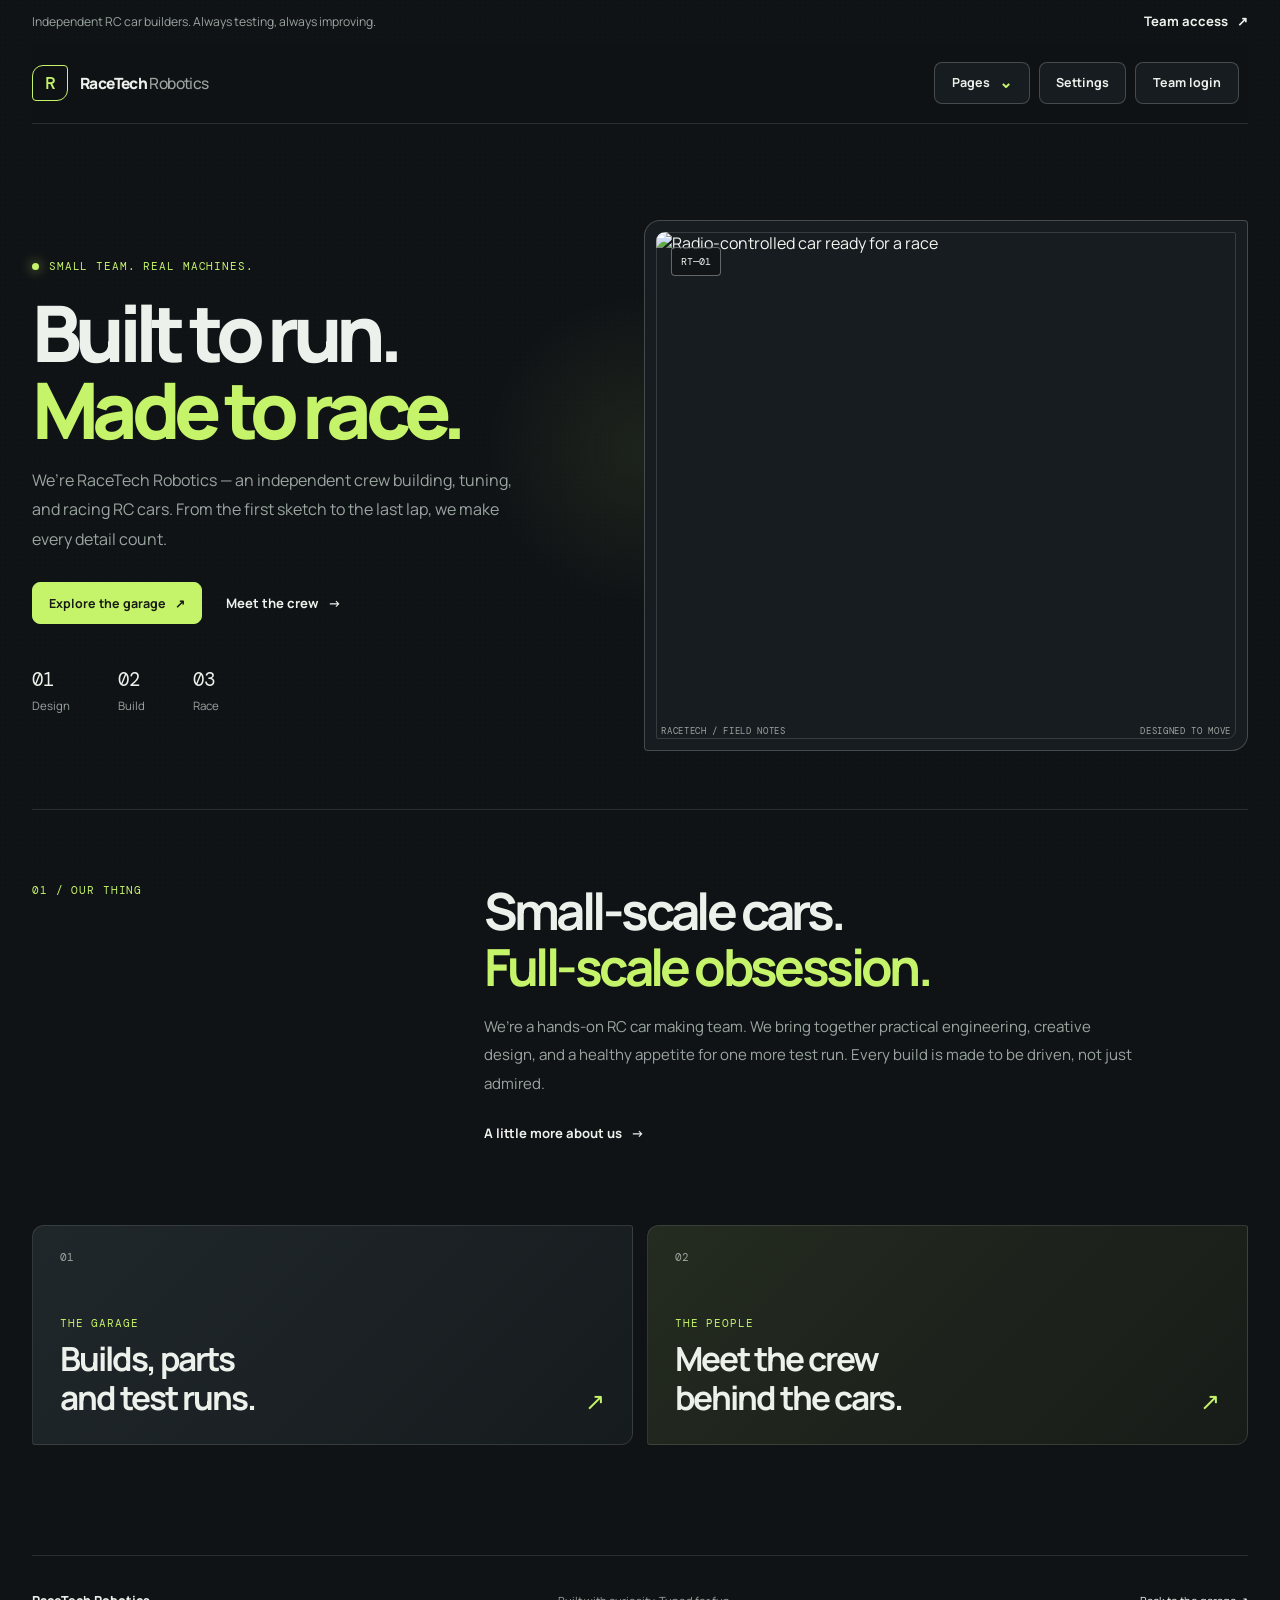
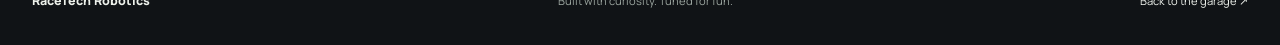
==== index.html @ b0cc28ca "idk" ====
<!DOCTYPE html>
<html lang="en">
  <head>
    <meta charset="UTF-8" />
    <meta name="viewport" content="width=device-width, initial-scale=1.0" />
    <meta name="theme-color" content="#101316" />
    <meta name="description" content="RaceTech Robotics is a small team building, tuning, and racing RC cars." />
    <title>RaceTech Robotics | Built to run</title>
    <link rel="preconnect" href="https://fonts.googleapis.com" />
    <link rel="preconnect" href="https://fonts.gstatic.com" crossorigin />
    <link href="https://fonts.googleapis.com/css2?family=DM+Mono:wght@400;500&family=Manrope:wght@400;500;600;700;800&display=swap" rel="stylesheet" />
    <link rel="stylesheet" href="style.css" />
    <script defer src="script.js"></script>
  </head>
  <body data-page="home">
    <div class="site-shell">
      <div class="rec-banner" id="rec-banner">
        <span>Independent RC car builders. Always testing, always improving.</span>
        <button class="text-button" type="button" onclick="openModal('auth-modal')">Team access <span aria-hidden="true">↗</span></button>
      </div>

      <div class="cms-toolbar" id="cms-toolbar" hidden>
        <span class="eyebrow">TEAM TOOLS</span>
        <span id="edit-state">Edit mode is off</span>
        <button class="tech-btn small-btn" type="button" onclick="toggleEditMode()">Toggle edit</button>
        <label class="upload-control">Update feature photo<input type="file" accept="image/*" onchange="uploadHomeImage(event)" /></label>
      </div>

      <header class="navbar">
        <a class="logo" href="index.html" aria-label="RaceTech Robotics home">
          <span class="logo-mark" aria-hidden="true">R</span>
          <span>RaceTech <span class="logo-light">Robotics</span></span>
        </a>
        <nav class="nav-controls" aria-label="Main navigation">
          <div class="pages-dropdown">
            <button class="tech-btn nav-trigger" id="pages-toggle" type="button" aria-expanded="false" aria-controls="pages-menu">
              Pages <span class="chevron" aria-hidden="true">⌄</span>
            </button>
            <div class="dropdown-content" id="pages-menu" hidden>
              <a href="index.html" aria-current="page"><span>01</span> Home</a>
              <a href="gallery.html"><span>02</span> Garage</a>
              <a href="team.html"><span>03</span> The team</a>
              <a href="admin.html" id="nav-admin-link" hidden><span>04</span> Admin</a>
            </div>
          </div>
          <button class="tech-btn" type="button" onclick="openModal('settings-modal')">Settings</button>
          <button class="tech-btn login-btn" id="user-display" type="button" onclick="openModal('auth-modal')">Team login</button>
          <div id="role-badge-container"></div>
        </nav>
      </header>

      <main class="container">
        <section class="hero">
          <div class="hero-copy">
            <p class="eyebrow"><span class="live-dot"></span> SMALL TEAM. REAL MACHINES.</p>
            <h1>Built to run.<br /><span>Made to race.</span></h1>
            <p class="hero-desc editable" data-key="home-hero-desc">We’re RaceTech Robotics — an independent crew building, tuning, and racing RC cars. From the first sketch to the last lap, we make every detail count.</p>
            <div class="hero-actions">
              <a class="tech-btn primary-btn" href="gallery.html">Explore the garage <span aria-hidden="true">↗</span></a>
              <a class="text-button" href="team.html">Meet the crew <span aria-hidden="true">→</span></a>
            </div>
            <div class="hero-stats" aria-label="What we do">
              <div><strong>01</strong><span>Design</span></div>
              <div><strong>02</strong><span>Build</span></div>
              <div><strong>03</strong><span>Race</span></div>
            </div>
          </div>
          <figure class="hero-visual">
            <img id="home-featured-img" src="https://images.unsplash.com/photo-1594787318286-3d835c1d207f?auto=format&fit=crop&w=1600&q=85" alt="Radio-controlled car ready for a race" />
            <figcaption><span>RACETECH / FIELD NOTES</span><span>DESIGNED TO MOVE</span></figcaption>
            <span class="visual-index" aria-hidden="true">RT—01</span>
          </figure>
        </section>

        <section class="intro-section">
          <div class="section-kicker">01 / OUR THING</div>
          <div>
            <h2>Small-scale cars.<br /><span>Full-scale obsession.</span></h2>
            <p class="editable" data-key="home-about-copy">We’re a hands-on RC car making team. We bring together practical engineering, creative design, and a healthy appetite for one more test run. Every build is made to be driven, not just admired.</p>
            <a class="text-button" href="team.html">A little more about us <span aria-hidden="true">→</span></a>
          </div>
        </section>

        <section class="home-feature-grid">
          <a class="feature-card" href="gallery.html">
            <span class="feature-number">01</span>
            <div><p class="eyebrow">THE GARAGE</p><h3>Builds, parts<br />and test runs.</h3></div>
            <span class="card-arrow" aria-hidden="true">↗</span>
          </a>
          <a class="feature-card feature-card-accent" href="team.html">
            <span class="feature-number">02</span>
            <div><p class="eyebrow">THE PEOPLE</p><h3>Meet the crew<br />behind the cars.</h3></div>
            <span class="card-arrow" aria-hidden="true">↗</span>
          </a>
        </section>
      </main>

      <footer class="site-footer"><a class="footer-brand" href="index.html">RaceTech Robotics</a><span>Built with curiosity. Tuned for fun.</span><a href="gallery.html">Back to the garage ↗</a></footer>
    </div>

    <div id="auth-modal" class="modal-overlay" style="display:none;">
      <section class="modal-card" role="dialog" aria-modal="true" aria-labelledby="auth-title">
        <div class="modal-header"><div><p class="eyebrow">CREW ACCESS</p><h2 id="auth-title">Welcome back.</h2></div><button class="icon-button" type="button" aria-label="Close" onclick="closeModal('auth-modal')">×</button></div>
        <div class="tab-row"><button id="tab-login" class="tab-btn active" type="button" onclick="switchAuthTab('login')">Log in</button><button id="tab-register" class="tab-btn" type="button" onclick="switchAuthTab('register')">Create account</button></div>
        <form id="auth-form" onsubmit="handleAuth(event)">
          <label class="field-label" for="username">Call sign</label><input id="username" type="text" autocomplete="username" placeholder="Your name" required />
          <label class="field-label" for="password">Password</label><input id="password" type="password" autocomplete="current-password" placeholder="At least 8 characters" required />
          <button class="tech-btn primary-btn form-submit" id="auth-submit-text" type="submit">Log in</button>
          <p id="auth-status-text" class="form-status" role="status">Sign in to continue.</p>
        </form>
      </section>
    </div>

    <div id="settings-modal" class="modal-overlay" style="display:none;">
      <section class="modal-card" role="dialog" aria-modal="true" aria-labelledby="settings-title">
        <div class="modal-header"><div><p class="eyebrow">PREFERENCES</p><h2 id="settings-title">Settings</h2></div><button class="icon-button" type="button" aria-label="Close" onclick="closeModal('settings-modal')">×</button></div>
        <label class="toggle-row"><span><strong>Background grid</strong><small>A little workshop texture</small></span><input id="toggle-grid" type="checkbox" checked onchange="toggleSetting('grid')" /></label>
        <label class="toggle-row"><span><strong>Pointer glow</strong><small>Soft light that follows your cursor</small></span><input id="toggle-glow" type="checkbox" checked onchange="toggleSetting('glow')" /></label>
        <button class="text-button settings-login" type="button" onclick="logoutUser()" id="logout-button" hidden>Log out <span aria-hidden="true">→</span></button>
      </section>
    </div>
  </body>
</html>
---- style.css ----
:root {
  color-scheme: dark;
  --bg: #101316;
  --panel: #171c20;
  --panel-raised: #1d2428;
  --line: rgba(233, 240, 236, 0.12);
  --line-strong: rgba(233, 240, 236, 0.22);
  --text: #edf1eb;
  --muted: #9ba59f;
  --accent: #c5f36a;
  --accent-dark: #8cad45;
  --mono: "DM Mono", monospace;
  --sans: "Manrope", sans-serif;
}

* { box-sizing: border-box; }
html { scroll-behavior: smooth; }
body {
  min-height: 100vh;
  margin: 0;
  overflow-x: hidden;
  background: var(--bg);
  color: var(--text);
  font-family: var(--sans);
  -webkit-font-smoothing: antialiased;
}
body::before {
  position: fixed;
  z-index: 0;
  inset: 0;
  background-image: radial-gradient(rgba(233, 240, 236, 0.12) 0.7px, transparent 0.7px);
  background-size: 5px 5px;
  content: "";
  opacity: 0.16;
  pointer-events: none;
}
body.grid-hidden::before { display: none; }
body::after {
  position: fixed;
  z-index: 0;
  inset: 0;
  background: radial-gradient(220px circle at var(--pointer-x, 50%) var(--pointer-y, 50%), rgba(197, 243, 106, 0.075), transparent 74%);
  content: "";
  pointer-events: none;
}
body.glow-hidden::after { display: none; }
a { color: inherit; text-decoration: none; }
button, input { font: inherit; }
button { color: inherit; }
button:focus-visible, a:focus-visible, input:focus-visible {
  outline: 2px solid var(--accent);
  outline-offset: 4px;
}
[hidden] { display: none !important; }
.site-shell { position: relative; z-index: 1; width: min(100% - 64px, 1360px); margin: 0 auto; }

.rec-banner {
  display: flex;
  min-height: 42px;
  justify-content: space-between;
  align-items: center;
  gap: 16px;
  color: var(--muted);
  font-size: 0.76rem;
}
.text-button {
  display: inline-flex;
  align-items: center;
  gap: 9px;
  padding: 0;
  border: 0;
  background: none;
  color: var(--text);
  font-size: 0.82rem;
  font-weight: 700;
  cursor: pointer;
  transition: color 180ms ease, gap 180ms ease;
}
.text-button:hover { gap: 14px; color: var(--accent); }
.cms-toolbar {
  display: flex;
  min-height: 48px;
  align-items: center;
  gap: 14px;
  border-bottom: 1px solid var(--line);
  color: var(--muted);
  font-size: 0.78rem;
}
.cms-toolbar[hidden] { display: none; }
.upload-control { color: var(--accent); cursor: pointer; }
.upload-control input { width: 1px; height: 1px; overflow: hidden; opacity: 0; position: absolute; }

.navbar {
  position: sticky;
  z-index: 20;
  top: 0;
  display: flex;
  min-height: 82px;
  justify-content: space-between;
  align-items: center;
  gap: 24px;
  border-bottom: 1px solid var(--line);
  background: rgba(16, 19, 22, 0.9);
  backdrop-filter: blur(16px);
}
.logo { display: inline-flex; align-items: center; gap: 12px; font-size: 0.97rem; font-weight: 800; letter-spacing: -0.04em; white-space: nowrap; }
.logo-mark {
  display: grid;
  width: 36px;
  height: 36px;
  place-items: center;
  border: 1px solid var(--accent);
  border-radius: 11px 4px 11px 4px;
  color: var(--accent);
  font-family: var(--mono);
  font-size: 1.1rem;
  font-weight: 500;
}
.logo-light { color: var(--muted); font-weight: 500; }
.nav-controls { display: flex; align-items: center; gap: 9px; }
.pages-dropdown { position: relative; }
.tech-btn {
  position: relative;
  isolation: isolate;
  display: inline-flex;
  min-height: 42px;
  justify-content: center;
  align-items: center;
  gap: 9px;
  padding: 0 16px;
  overflow: visible;
  border: 1px solid var(--line-strong);
  border-radius: 8px;
  background: #171c20;
  color: var(--text);
  font-size: 0.78rem;
  font-weight: 700;
  cursor: pointer;
  transition: border-color 180ms ease, background 180ms ease, color 180ms ease, transform 180ms ease;
}
.tech-btn::before {
  position: absolute;
  z-index: 0;
  inset: -1px;
  padding: 1px;
  border-radius: inherit;
  background: conic-gradient(from 0deg, transparent 0deg 250deg, var(--accent) 290deg, #f4ffd8 320deg, transparent 360deg);
  content: "";
  opacity: 0;
  -webkit-mask: linear-gradient(#000 0 0) content-box, linear-gradient(#000 0 0);
  -webkit-mask-composite: xor;
  mask-composite: exclude;
  pointer-events: none;
  transition: opacity 180ms ease;
}
.tech-btn:hover {
  transform: translateY(-1px);
  border-color: rgba(197, 243, 106, 0.65);
  background: #202820;
  color: #f7ffea;
}
.tech-btn:hover::before { opacity: 0.82; animation: orbit-glow 1.6s linear infinite; }
.tech-btn:active { transform: translateY(0); }
.small-btn { min-height: 34px; padding: 0 12px; font-size: 0.7rem; }
.primary-btn { border-color: var(--accent); background: var(--accent); color: #171b12; }
.primary-btn:hover { border-color: #e2ffab; background: #d4ff8b; color: #11150d; }
.primary-btn::before { inset: -2px; padding: 2px; }
.login-btn { min-width: 104px; }
.nav-trigger { min-width: 96px; }
.chevron { color: var(--accent); font-size: 1rem; line-height: 0.7; }
.dropdown-content {
  position: absolute;
  top: calc(100% + 10px);
  right: 0;
  z-index: 40;
  width: 218px;
  padding: 7px;
  border: 1px solid var(--line-strong);
  border-radius: 12px;
  background: #1a2023;
  box-shadow: 0 18px 44px rgba(0, 0, 0, 0.42);
  animation: menu-enter 150ms ease both;
}
.dropdown-content a {
  display: flex;
  min-height: 42px;
  align-items: center;
  gap: 13px;
  padding: 0 11px;
  border-radius: 7px;
  color: var(--text);
  font-size: 0.81rem;
  font-weight: 600;
}
.dropdown-content a span { color: var(--muted); font-family: var(--mono); font-size: 0.68rem; }
.dropdown-content a:hover, .dropdown-content a[aria-current="page"] { background: rgba(197, 243, 106, 0.1); color: var(--accent); }
#role-badge-container { display: flex; align-items: center; }
.role-pill { display: inline-flex; align-items: center; padding: 6px 9px; border: 1px solid var(--line-strong); border-radius: 999px; color: var(--muted); font-family: var(--mono); font-size: 0.62rem; text-transform: uppercase; }
.badge-admin, .badge-mod { border-color: rgba(197, 243, 106, 0.45); color: var(--accent); }
.badge-team { color: var(--text); }

.container { padding: 50px 0 110px; }
.hero {
  display: grid;
  min-height: 570px;
  grid-template-columns: 0.94fr 1.06fr;
  align-items: center;
  gap: clamp(32px, 6vw, 88px);
  padding: 46px 0 58px;
}
.hero-copy { position: relative; z-index: 1; }
.eyebrow, .section-kicker {
  margin: 0;
  color: var(--accent);
  font-family: var(--mono);
  font-size: 0.68rem;
  letter-spacing: 0.08em;
  line-height: 1.6;
  text-transform: uppercase;
}
.hero .eyebrow { display: flex; align-items: center; gap: 10px; }
.live-dot { width: 7px; height: 7px; border-radius: 50%; background: var(--accent); box-shadow: 0 0 12px rgba(197, 243, 106, 0.75); }
.hero h1, .page-heading h1 {
  margin: 19px 0 17px;
  font-size: clamp(3.1rem, 6.1vw, 5.9rem);
  font-weight: 800;
  letter-spacing: -0.085em;
  line-height: 0.99;
}
.hero h1 span, .page-heading h1 span, .intro-section h2 span { color: var(--accent); }
.hero-desc { max-width: 500px; margin: 0; color: var(--muted); font-size: 1rem; line-height: 1.85; }
.hero-actions { display: flex; align-items: center; gap: 24px; margin-top: 28px; }
.hero-visual {
  position: relative;
  min-width: 0;
  margin: 0;
  padding: 11px;
  border: 1px solid var(--line-strong);
  border-radius: 16px 4px 16px 4px;
  background: #171c20;
}
.hero-visual::after { position: absolute; inset: 11px; border: 1px solid rgba(255, 255, 255, 0.14); border-radius: 9px 2px 9px 2px; content: ""; pointer-events: none; }
.hero-visual img { display: block; width: 100%; height: clamp(320px, 38vw, 480px); border-radius: 9px 2px 9px 2px; object-fit: cover; filter: saturate(0.82) contrast(1.04); }
.hero-visual figcaption { display: flex; justify-content: space-between; gap: 12px; padding: 13px 5px 2px; color: var(--muted); font-family: var(--mono); font-size: 0.59rem; letter-spacing: 0.07em; }
.visual-index { position: absolute; top: 26px; left: 26px; padding: 7px 9px; border: 1px solid rgba(255,255,255,.35); border-radius: 4px; background: rgba(16,19,22,.7); color: var(--text); font-family: var(--mono); font-size: 0.65rem; }
.hero-stats { display: flex; gap: clamp(25px, 4vw, 48px); margin-top: 43px; }
.hero-stats div { display: grid; gap: 6px; }
.hero-stats strong { font-family: var(--mono); font-size: 1.2rem; font-weight: 400; }
.hero-stats span { color: var(--muted); font-size: 0.72rem; }

.intro-section { display: grid; grid-template-columns: 0.7fr 1.3fr; gap: 40px; padding: 72px 0 82px; border-top: 1px solid var(--line); }
.intro-section h2 { margin: 0 0 18px; font-size: clamp(2rem, 4vw, 3.7rem); letter-spacing: -0.07em; line-height: 1.1; }
.intro-section p:not(.eyebrow) { max-width: 660px; margin: 0 0 22px; color: var(--muted); font-size: 0.94rem; line-height: 1.9; }
.intro-section .text-button { margin-top: 4px; }
.home-feature-grid { display: grid; grid-template-columns: 1fr 1fr; gap: 14px; }
.feature-card {
  position: relative;
  display: flex;
  min-height: 220px;
  justify-content: space-between;
  align-items: flex-end;
  padding: 27px;
  overflow: hidden;
  border: 1px solid var(--line);
  border-radius: 12px 3px 12px 3px;
  background: linear-gradient(135deg, #20272a, #161b1e);
  transition: border-color 200ms ease, transform 200ms ease;
}
.feature-card:hover { transform: translateY(-3px); border-color: rgba(197, 243, 106, 0.52); }
.feature-card-accent { background: linear-gradient(135deg, #242b20, #171c18); }
.feature-number { position: absolute; top: 24px; left: 27px; color: var(--muted); font-family: var(--mono); font-size: 0.7rem; }
.feature-card .eyebrow { margin-bottom: 8px; }
.feature-card h3 { margin: 0; font-size: clamp(1.5rem, 2.6vw, 2.2rem); letter-spacing: -0.06em; line-height: 1.16; }
.card-arrow { color: var(--accent); font-size: 1.5rem; }

.subpage { min-height: 66vh; }
.page-heading { padding: 67px 0 54px; border-bottom: 1px solid var(--line); }
.page-heading h1 { margin-top: 14px; font-size: clamp(3rem, 7vw, 6.3rem); }
.page-heading > p:last-child { max-width: 600px; margin: 0; color: var(--muted); font-size: 1rem; line-height: 1.8; }
.gallery-grid { display: grid; grid-template-columns: repeat(3, minmax(0, 1fr)); gap: 17px; padding-top: 32px; }
.gallery-card { min-width: 0; padding: 10px; border: 1px solid var(--line); border-radius: 12px 3px 12px 3px; background: var(--panel); transition: transform 200ms ease, border-color 200ms ease; }
.gallery-card:hover { transform: translateY(-3px); border-color: rgba(197, 243, 106, 0.46); }
.gallery-img { display: block; width: 100%; height: 230px; border-radius: 7px 2px 7px 2px; object-fit: cover; background: var(--panel-raised); }
.gallery-caption { display: flex; min-height: 52px; justify-content: space-between; align-items: center; gap: 12px; padding: 8px 6px 0; font-size: 0.84rem; font-weight: 700; }
.gallery-caption .eyebrow { color: var(--muted); font-size: 0.59rem; }
.delete-photo { min-height: 32px; padding: 0 10px; }
.empty-state { grid-column: 1 / -1; padding: 36px; border: 1px dashed var(--line-strong); border-radius: 10px; color: var(--muted); text-align: center; }
.team-intro { display: grid; grid-template-columns: 0.7fr 1.3fr; gap: 40px; padding: 43px 0 68px; border-bottom: 1px solid var(--line); }
.team-intro p { max-width: 700px; margin: 0; color: var(--muted); font-size: 1.04rem; line-height: 1.9; }
.roster-section { padding: 65px 0 75px; }
.section-title-row { display: flex; justify-content: space-between; align-items: end; gap: 20px; margin-bottom: 25px; }
.section-title-row h2 { margin: 8px 0 0; font-size: clamp(1.8rem, 3vw, 2.7rem); letter-spacing: -0.06em; }
.team-grid { display: grid; grid-template-columns: repeat(auto-fit, minmax(230px, 1fr)); gap: 14px; }
.team-card { min-height: 180px; padding: 22px; border: 1px solid var(--line); border-radius: 10px 3px 10px 3px; background: var(--panel); }
.team-card-icon { display: grid; width: 42px; height: 42px; place-items: center; margin-bottom: 20px; border: 1px solid rgba(197, 243, 106, .28); border-radius: 12px 3px 12px 3px; color: var(--accent); font-family: var(--mono); }
.team-card h3 { margin: 0 0 6px; font-size: 1rem; }
.team-card p { margin: 0; color: var(--muted); font-size: 0.77rem; line-height: 1.6; }
.join-card { padding: 34px; border: 1px solid rgba(197, 243, 106, .25); border-radius: 12px 3px 12px 3px; background: linear-gradient(120deg, rgba(197,243,106,.08), rgba(23,28,32,.76)); }
.join-card h2 { margin: 12px 0 24px; font-size: clamp(2rem, 4vw, 3.5rem); letter-spacing: -0.07em; line-height: 1.06; }

.admin-notice { margin: 28px 0 15px; color: var(--muted); font-size: 0.86rem; line-height: 1.7; }
.admin-notice strong { color: var(--accent); }
.table-wrap { overflow-x: auto; border: 1px solid var(--line); border-radius: 10px 3px 10px 3px; }
.admin-table { width: 100%; border-collapse: collapse; text-align: left; }
.admin-table th, .admin-table td { padding: 15px 18px; border-bottom: 1px solid var(--line); }
.admin-table th { color: var(--muted); font-family: var(--mono); font-size: 0.64rem; font-weight: 400; letter-spacing: 0.06em; text-transform: uppercase; }
.admin-table td { color: var(--text); font-size: 0.82rem; }
.role-select { max-width: 160px; padding: 8px 10px; border: 1px solid var(--line-strong); border-radius: 7px; background: var(--panel); color: var(--text); }
.role-select:disabled { opacity: 0.5; }
.site-footer { display: flex; min-height: 90px; justify-content: space-between; align-items: center; gap: 18px; border-top: 1px solid var(--line); color: var(--muted); font-size: 0.7rem; }
.site-footer a:last-child { color: var(--text); }
.site-footer a:hover { color: var(--accent); }
.footer-brand { color: var(--text); font-size: 0.78rem; font-weight: 800; }

.modal-overlay { position: fixed; z-index: 100; inset: 0; display: flex; justify-content: center; align-items: center; padding: 20px; background: rgba(5, 7, 8, 0.76); backdrop-filter: blur(9px); }
.modal-card { width: min(100%, 440px); padding: 27px; border: 1px solid var(--line-strong); border-radius: 13px 4px 13px 4px; background: #171c20; box-shadow: 0 25px 80px rgba(0,0,0,.5); animation: menu-enter 180ms ease both; }
.modal-header { display: flex; justify-content: space-between; align-items: start; gap: 20px; margin-bottom: 22px; }
.modal-header h2 { margin: 7px 0 0; font-size: 1.55rem; letter-spacing: -0.05em; }
.icon-button { width: 34px; height: 34px; border: 1px solid var(--line); border-radius: 8px; background: transparent; color: var(--muted); font-size: 1.4rem; cursor: pointer; }
.icon-button:hover { border-color: var(--line-strong); color: var(--text); }
.tab-row { display: grid; grid-template-columns: 1fr 1fr; gap: 5px; padding: 4px; margin-bottom: 20px; border-radius: 8px; background: #101316; }
.tab-btn { min-height: 36px; border: 0; border-radius: 6px; background: transparent; color: var(--muted); font-size: 0.77rem; font-weight: 700; cursor: pointer; }
.tab-btn.active { background: var(--panel-raised); color: var(--text); }
.field-label { display: block; margin: 14px 0 7px; color: var(--muted); font-size: 0.73rem; font-weight: 700; }
#auth-form input { width: 100%; height: 44px; padding: 0 12px; border: 1px solid var(--line-strong); border-radius: 7px; background: #101316; color: var(--text); }
#auth-form input:focus { border-color: var(--accent); }
.form-submit { width: 100%; margin-top: 20px; }
.form-status { min-height: 20px; margin: 12px 0 0; color: var(--muted); font-size: 0.72rem; }
.toggle-row { display: flex; justify-content: space-between; align-items: center; gap: 20px; padding: 15px 0; border-bottom: 1px solid var(--line); cursor: pointer; }
.toggle-row strong, .toggle-row small { display: block; }
.toggle-row strong { font-size: 0.82rem; }
.toggle-row small { margin-top: 4px; color: var(--muted); font-size: 0.69rem; }
.toggle-row input { width: 17px; height: 17px; accent-color: var(--accent); }
.settings-login { margin-top: 18px; }
.editable[contenteditable="true"] { outline: 1px dashed var(--accent); outline-offset: 4px; }

@keyframes orbit-glow { to { transform: rotate(360deg); } }
@keyframes menu-enter { from { opacity: 0; transform: translateY(-5px); } to { opacity: 1; transform: translateY(0); } }
@media (max-width: 900px) {
  .site-shell { width: min(100% - 40px, 720px); }
  .hero { min-height: auto; grid-template-columns: 1fr; gap: 35px; padding-top: 58px; }
  .hero-copy { max-width: 660px; }
  .hero-visual img { height: min(58vw, 470px); }
  .intro-section, .team-intro { grid-template-columns: 1fr; gap: 20px; }
  .gallery-grid { grid-template-columns: repeat(2, minmax(0, 1fr)); }
}
@media (max-width: 600px) {
  .site-shell { width: calc(100% - 32px); }
  .rec-banner { align-items: start; padding: 10px 0; font-size: 0.68rem; }
  .rec-banner .text-button { flex: 0 0 auto; font-size: 0.7rem; }
  .navbar { min-height: 70px; flex-wrap: wrap; gap: 12px; padding: 12px 0; }
  .logo { font-size: 0.85rem; }
  .logo-mark { width: 31px; height: 31px; }
  .nav-controls { width: 100%; flex-wrap: wrap; justify-content: flex-end; gap: 6px; }
  .nav-controls > .tech-btn { min-height: 36px; padding: 0 10px; font-size: 0.68rem; }
  .nav-trigger { min-width: auto; min-height: 36px; padding: 0 10px; font-size: 0.68rem; }
  .login-btn { min-width: auto; }
  #role-badge-container { display: none; }
  .container { padding: 25px 0 70px; }
  .hero { gap: 30px; padding: 39px 0 46px; }
  .hero h1 { font-size: clamp(2.2rem, 14vw, 4.3rem); }
  .hero-desc { font-size: 0.9rem; }
  .hero-actions { flex-wrap: wrap; gap: 18px; }
  .hero-stats { margin-top: 30px; }
  .hero-visual img { height: 65vw; min-height: 230px; }
  .hero-visual figcaption { font-size: 0.49rem; }
  .intro-section { gap: 16px; padding: 45px 0 48px; }
  .home-feature-grid { grid-template-columns: 1fr; }
  .feature-card { min-height: 175px; }
  .page-heading { padding: 42px 0 35px; }
  .page-heading h1 { font-size: clamp(2.2rem, 13vw, 4.5rem); }
  .gallery-grid { grid-template-columns: 1fr; gap: 12px; padding-top: 20px; }
  .gallery-img { height: 63vw; max-height: 340px; }
  .team-intro { padding: 30px 0 45px; }
  .roster-section { padding: 44px 0; }
  .section-title-row { align-items: start; flex-direction: column; }
  .join-card { padding: 25px; }
  .site-footer { min-height: 100px; flex-wrap: wrap; justify-content: space-between; padding: 20px 0; }
  .site-footer span { order: 3; width: 100%; }
  .cms-toolbar { flex-wrap: wrap; padding: 10px 0; }
  .modal-card { padding: 22px; }
}
@media (prefers-reduced-motion: reduce) {
  *, *::before, *::after { scroll-behavior: auto !important; animation-duration: 0.01ms !important; animation-iteration-count: 1 !important; transition-duration: 0.01ms !important; }
}
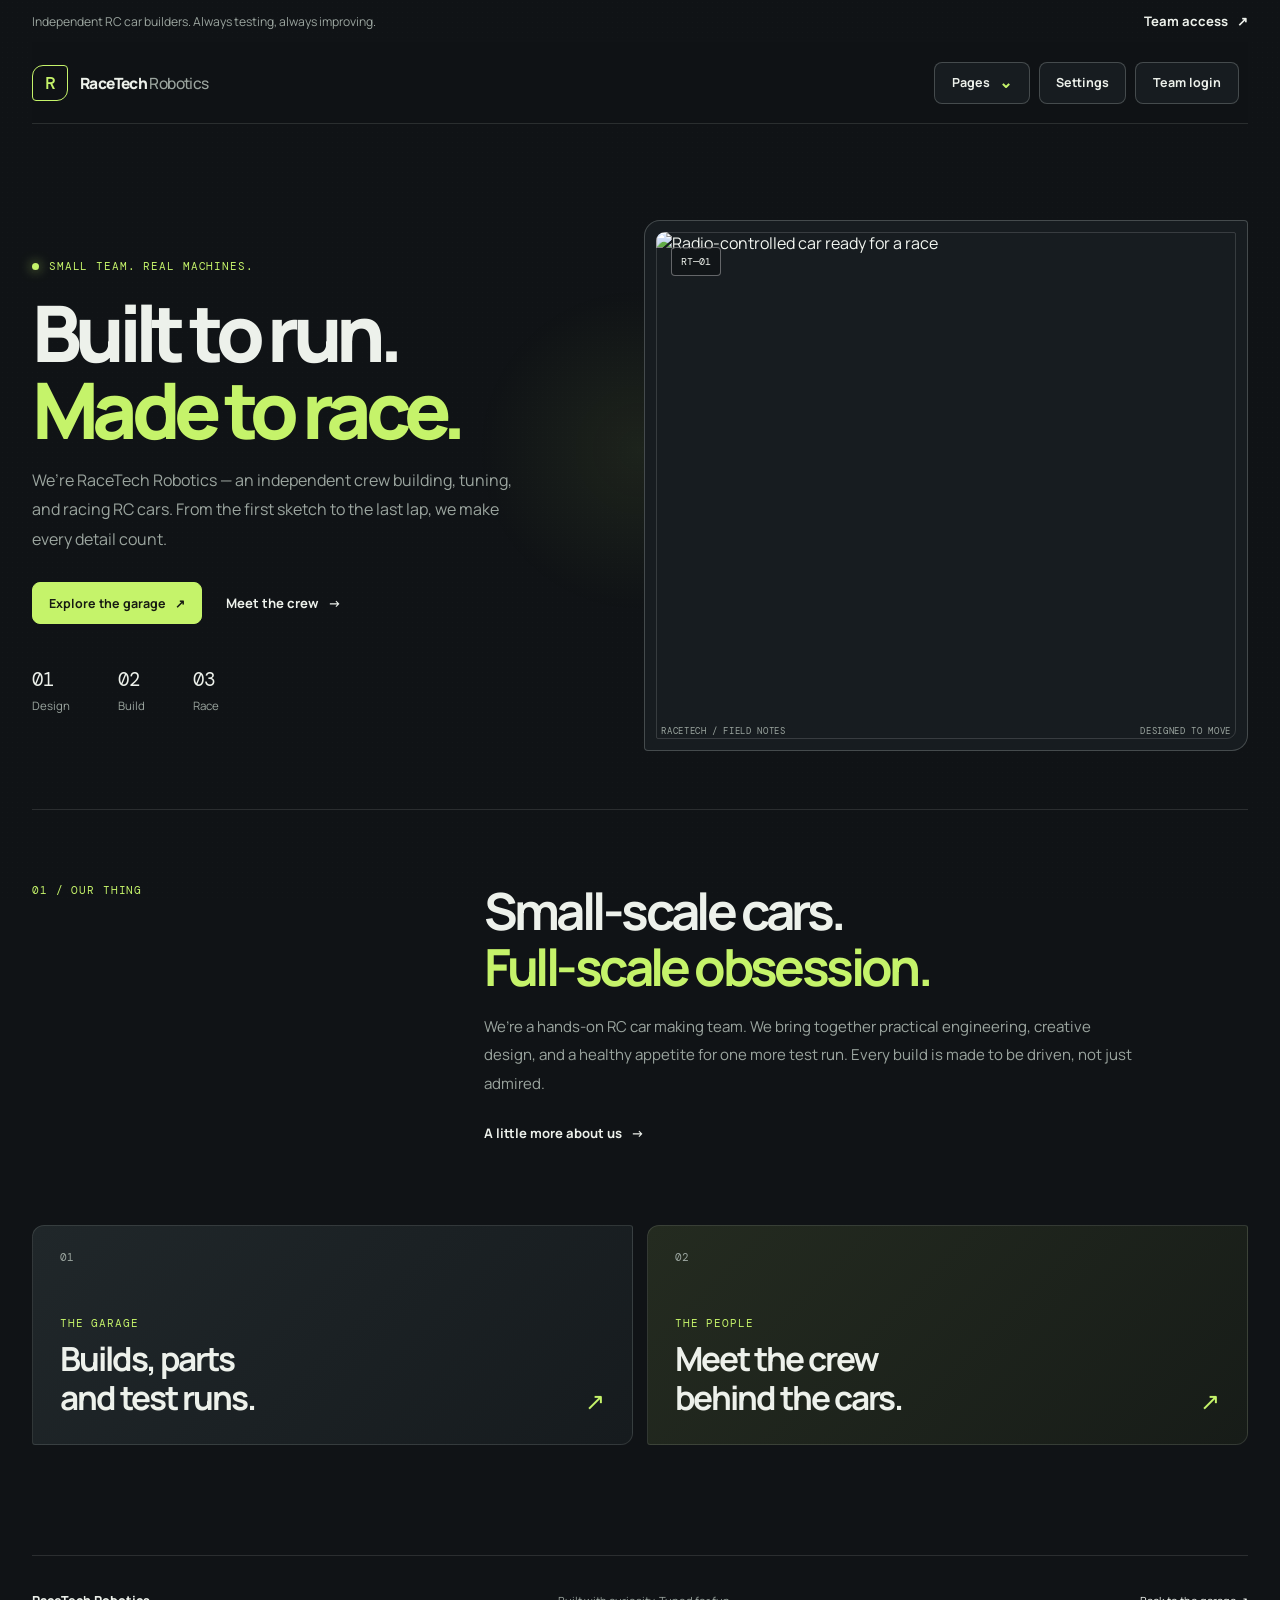
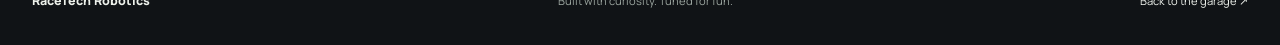
==== commit 3de9979b: "Updated website" ====
--- a/index.html
+++ b/index.html
@@ -22,8 +22,8 @@
       <div class="cms-toolbar" id="cms-toolbar" hidden>
         <span class="eyebrow">TEAM TOOLS</span>
         <span id="edit-state">Edit mode is off</span>
-        <button class="tech-btn small-btn" type="button" onclick="toggleEditMode()">Toggle edit</button>
-        <label class="upload-control">Update feature photo<input type="file" accept="image/*" onchange="uploadHomeImage(event)" /></label>
+        <button class="tech-btn small-btn" id="toggle-edit-mode" type="button" onclick="toggleEditMode()">Toggle edit</button>
+        <label class="upload-control" id="home-upload-control">Update feature photo<input type="file" accept="image/*" onchange="uploadHomeImage(event)" /></label>
       </div>
 
       <header class="navbar">
@@ -105,8 +105,10 @@
         <form id="auth-form" onsubmit="handleAuth(event)">
           <label class="field-label" for="username">Call sign</label><input id="username" type="text" autocomplete="username" placeholder="Your name" required />
           <label class="field-label" for="password">Password</label><input id="password" type="password" autocomplete="current-password" placeholder="At least 8 characters" required />
+          <button class="password-toggle" id="password-visibility-toggle" type="button" aria-pressed="false" onclick="togglePasswordVisibility()">Show password</button>
           <button class="tech-btn primary-btn form-submit" id="auth-submit-text" type="submit">Log in</button>
           <p id="auth-status-text" class="form-status" role="status">Sign in to continue.</p>
+          <p class="security-note">Demo accounts are stored in this browser; this site has no authentication server.</p>
         </form>
       </section>
     </div>
--- a/style.css
+++ b/style.css
@@ -198,6 +198,8 @@
 .role-pill { display: inline-flex; align-items: center; padding: 6px 9px; border: 1px solid var(--line-strong); border-radius: 999px; color: var(--muted); font-family: var(--mono); font-size: 0.62rem; text-transform: uppercase; }
 .badge-admin, .badge-mod { border-color: rgba(197, 243, 106, 0.45); color: var(--accent); }
 .badge-team { color: var(--text); }
+.badge-user { color: var(--muted); }
+.team-profile-badge { margin-left: 6px; vertical-align: middle; }
 
 .container { padding: 50px 0 110px; }
 .hero {
@@ -326,6 +328,9 @@
 #auth-form input:focus { border-color: var(--accent); }
 .form-submit { width: 100%; margin-top: 20px; }
 .form-status { min-height: 20px; margin: 12px 0 0; color: var(--muted); font-size: 0.72rem; }
+.password-toggle { display: block; margin: 7px 0 0 auto; padding: 3px 0; border: 0; background: none; color: var(--muted); font-size: 0.68rem; cursor: pointer; }
+.password-toggle:hover { color: var(--accent); }
+.security-note { margin: 12px 0 0; color: var(--muted); font-size: 0.65rem; line-height: 1.5; }
 .toggle-row { display: flex; justify-content: space-between; align-items: center; gap: 20px; padding: 15px 0; border-bottom: 1px solid var(--line); cursor: pointer; }
 .toggle-row strong, .toggle-row small { display: block; }
 .toggle-row strong { font-size: 0.82rem; }
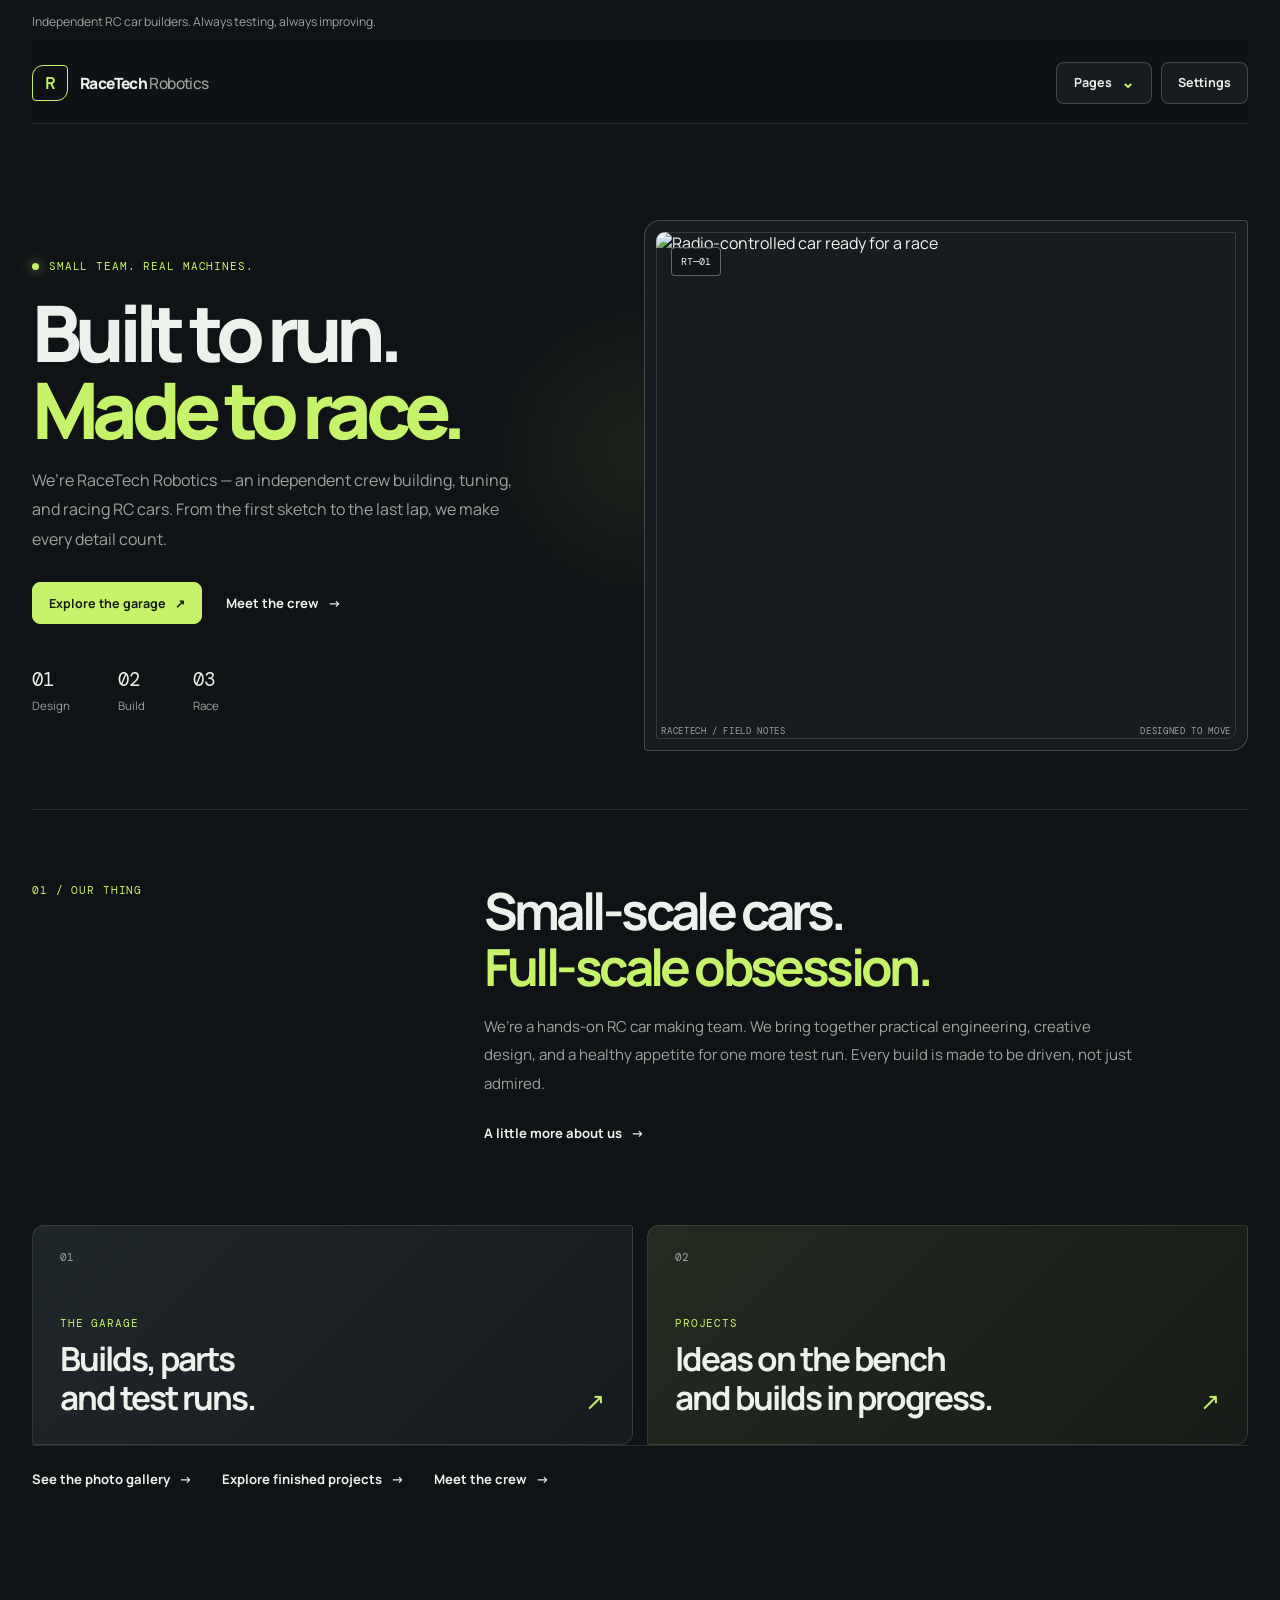
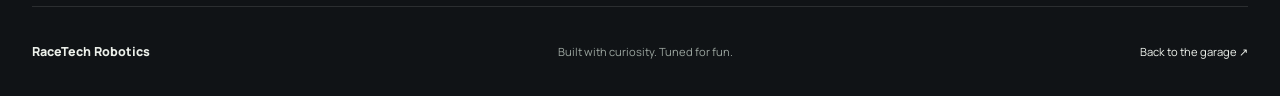
==== commit 0ec3f0ad: "Describe your update here" ====
--- a/index.html
+++ b/index.html
@@ -16,14 +16,6 @@
     <div class="site-shell">
       <div class="rec-banner" id="rec-banner">
         <span>Independent RC car builders. Always testing, always improving.</span>
-        <button class="text-button" type="button" onclick="openModal('auth-modal')">Team access <span aria-hidden="true">↗</span></button>
-      </div>
-
-      <div class="cms-toolbar" id="cms-toolbar" hidden>
-        <span class="eyebrow">TEAM TOOLS</span>
-        <span id="edit-state">Edit mode is off</span>
-        <button class="tech-btn small-btn" id="toggle-edit-mode" type="button" onclick="toggleEditMode()">Toggle edit</button>
-        <label class="upload-control" id="home-upload-control">Update feature photo<input type="file" accept="image/*" onchange="uploadHomeImage(event)" /></label>
       </div>
 
       <header class="navbar">
@@ -38,14 +30,14 @@
             </button>
             <div class="dropdown-content" id="pages-menu" hidden>
               <a href="index.html" aria-current="page"><span>01</span> Home</a>
-              <a href="gallery.html"><span>02</span> Garage</a>
-              <a href="team.html"><span>03</span> The team</a>
-              <a href="admin.html" id="nav-admin-link" hidden><span>04</span> Admin</a>
+              <a href="garage.html"><span>02</span> Garage</a>
+              <a href="gallery.html"><span>03</span> Gallery</a>
+              <a href="projects.html"><span>04</span> Projects</a>
+              <a href="final-projects.html"><span>05</span> Final Projects</a>
+              <a href="team.html"><span>06</span> The team</a>
             </div>
           </div>
           <button class="tech-btn" type="button" onclick="openModal('settings-modal')">Settings</button>
-          <button class="tech-btn login-btn" id="user-display" type="button" onclick="openModal('auth-modal')">Team login</button>
-          <div id="role-badge-container"></div>
         </nav>
       </header>
 
@@ -54,9 +46,9 @@
           <div class="hero-copy">
             <p class="eyebrow"><span class="live-dot"></span> SMALL TEAM. REAL MACHINES.</p>
             <h1>Built to run.<br /><span>Made to race.</span></h1>
-            <p class="hero-desc editable" data-key="home-hero-desc">We’re RaceTech Robotics — an independent crew building, tuning, and racing RC cars. From the first sketch to the last lap, we make every detail count.</p>
+            <p class="hero-desc">We’re RaceTech Robotics — an independent crew building, tuning, and racing RC cars. From the first sketch to the last lap, we make every detail count.</p>
             <div class="hero-actions">
-              <a class="tech-btn primary-btn" href="gallery.html">Explore the garage <span aria-hidden="true">↗</span></a>
+              <a class="tech-btn primary-btn" href="garage.html">Explore the garage <span aria-hidden="true">↗</span></a>
               <a class="text-button" href="team.html">Meet the crew <span aria-hidden="true">→</span></a>
             </div>
             <div class="hero-stats" aria-label="What we do">
@@ -66,7 +58,7 @@
             </div>
           </div>
           <figure class="hero-visual">
-            <img id="home-featured-img" src="https://images.unsplash.com/photo-1594787318286-3d835c1d207f?auto=format&fit=crop&w=1600&q=85" alt="Radio-controlled car ready for a race" />
+            <img src="https://images.unsplash.com/photo-1594787318286-3d835c1d207f?auto=format&fit=crop&w=1600&q=85" alt="Radio-controlled car ready for a race" />
             <figcaption><span>RACETECH / FIELD NOTES</span><span>DESIGNED TO MOVE</span></figcaption>
             <span class="visual-index" aria-hidden="true">RT—01</span>
           </figure>
@@ -76,41 +68,31 @@
           <div class="section-kicker">01 / OUR THING</div>
           <div>
             <h2>Small-scale cars.<br /><span>Full-scale obsession.</span></h2>
-            <p class="editable" data-key="home-about-copy">We’re a hands-on RC car making team. We bring together practical engineering, creative design, and a healthy appetite for one more test run. Every build is made to be driven, not just admired.</p>
+            <p>We’re a hands-on RC car making team. We bring together practical engineering, creative design, and a healthy appetite for one more test run. Every build is made to be driven, not just admired.</p>
             <a class="text-button" href="team.html">A little more about us <span aria-hidden="true">→</span></a>
           </div>
         </section>
 
         <section class="home-feature-grid">
-          <a class="feature-card" href="gallery.html">
+          <a class="feature-card" href="garage.html">
             <span class="feature-number">01</span>
             <div><p class="eyebrow">THE GARAGE</p><h3>Builds, parts<br />and test runs.</h3></div>
             <span class="card-arrow" aria-hidden="true">↗</span>
           </a>
-          <a class="feature-card feature-card-accent" href="team.html">
+          <a class="feature-card feature-card-accent" href="projects.html">
             <span class="feature-number">02</span>
-            <div><p class="eyebrow">THE PEOPLE</p><h3>Meet the crew<br />behind the cars.</h3></div>
+            <div><p class="eyebrow">PROJECTS</p><h3>Ideas on the bench<br />and builds in progress.</h3></div>
             <span class="card-arrow" aria-hidden="true">↗</span>
           </a>
         </section>
+        <section class="home-project-links">
+          <a class="text-button" href="gallery.html">See the photo gallery <span aria-hidden="true">→</span></a>
+          <a class="text-button" href="final-projects.html">Explore finished projects <span aria-hidden="true">→</span></a>
+          <a class="text-button" href="team.html">Meet the crew <span aria-hidden="true">→</span></a>
+        </section>
       </main>
 
-      <footer class="site-footer"><a class="footer-brand" href="index.html">RaceTech Robotics</a><span>Built with curiosity. Tuned for fun.</span><a href="gallery.html">Back to the garage ↗</a></footer>
-    </div>
-
-    <div id="auth-modal" class="modal-overlay" style="display:none;">
-      <section class="modal-card" role="dialog" aria-modal="true" aria-labelledby="auth-title">
-        <div class="modal-header"><div><p class="eyebrow">CREW ACCESS</p><h2 id="auth-title">Welcome back.</h2></div><button class="icon-button" type="button" aria-label="Close" onclick="closeModal('auth-modal')">×</button></div>
-        <div class="tab-row"><button id="tab-login" class="tab-btn active" type="button" onclick="switchAuthTab('login')">Log in</button><button id="tab-register" class="tab-btn" type="button" onclick="switchAuthTab('register')">Create account</button></div>
-        <form id="auth-form" onsubmit="handleAuth(event)">
-          <label class="field-label" for="username">Call sign</label><input id="username" type="text" autocomplete="username" placeholder="Your name" required />
-          <label class="field-label" for="password">Password</label><input id="password" type="password" autocomplete="current-password" placeholder="At least 8 characters" required />
-          <button class="password-toggle" id="password-visibility-toggle" type="button" aria-pressed="false" onclick="togglePasswordVisibility()">Show password</button>
-          <button class="tech-btn primary-btn form-submit" id="auth-submit-text" type="submit">Log in</button>
-          <p id="auth-status-text" class="form-status" role="status">Sign in to continue.</p>
-          <p class="security-note">Demo accounts are stored in this browser; this site has no authentication server.</p>
-        </form>
-      </section>
+      <footer class="site-footer"><a class="footer-brand" href="index.html">RaceTech Robotics</a><span>Built with curiosity. Tuned for fun.</span><a href="garage.html">Back to the garage ↗</a></footer>
     </div>
 
     <div id="settings-modal" class="modal-overlay" style="display:none;">
@@ -118,7 +100,6 @@
         <div class="modal-header"><div><p class="eyebrow">PREFERENCES</p><h2 id="settings-title">Settings</h2></div><button class="icon-button" type="button" aria-label="Close" onclick="closeModal('settings-modal')">×</button></div>
         <label class="toggle-row"><span><strong>Background grid</strong><small>A little workshop texture</small></span><input id="toggle-grid" type="checkbox" checked onchange="toggleSetting('grid')" /></label>
         <label class="toggle-row"><span><strong>Pointer glow</strong><small>Soft light that follows your cursor</small></span><input id="toggle-glow" type="checkbox" checked onchange="toggleSetting('glow')" /></label>
-        <button class="text-button settings-login" type="button" onclick="logoutUser()" id="logout-button" hidden>Log out <span aria-hidden="true">→</span></button>
       </section>
     </div>
   </body>
--- a/style.css
+++ b/style.css
@@ -77,19 +77,6 @@
   transition: color 180ms ease, gap 180ms ease;
 }
 .text-button:hover { gap: 14px; color: var(--accent); }
-.cms-toolbar {
-  display: flex;
-  min-height: 48px;
-  align-items: center;
-  gap: 14px;
-  border-bottom: 1px solid var(--line);
-  color: var(--muted);
-  font-size: 0.78rem;
-}
-.cms-toolbar[hidden] { display: none; }
-.upload-control { color: var(--accent); cursor: pointer; }
-.upload-control input { width: 1px; height: 1px; overflow: hidden; opacity: 0; position: absolute; }
-
 .navbar {
   position: sticky;
   z-index: 20;
@@ -165,7 +152,6 @@
 .primary-btn { border-color: var(--accent); background: var(--accent); color: #171b12; }
 .primary-btn:hover { border-color: #e2ffab; background: #d4ff8b; color: #11150d; }
 .primary-btn::before { inset: -2px; padding: 2px; }
-.login-btn { min-width: 104px; }
 .nav-trigger { min-width: 96px; }
 .chevron { color: var(--accent); font-size: 1rem; line-height: 0.7; }
 .dropdown-content {
@@ -174,7 +160,9 @@
   right: 0;
   z-index: 40;
   width: 218px;
+  max-height: min(70vh, 360px);
   padding: 7px;
+  overflow-y: auto;
   border: 1px solid var(--line-strong);
   border-radius: 12px;
   background: #1a2023;
@@ -194,13 +182,6 @@
 }
 .dropdown-content a span { color: var(--muted); font-family: var(--mono); font-size: 0.68rem; }
 .dropdown-content a:hover, .dropdown-content a[aria-current="page"] { background: rgba(197, 243, 106, 0.1); color: var(--accent); }
-#role-badge-container { display: flex; align-items: center; }
-.role-pill { display: inline-flex; align-items: center; padding: 6px 9px; border: 1px solid var(--line-strong); border-radius: 999px; color: var(--muted); font-family: var(--mono); font-size: 0.62rem; text-transform: uppercase; }
-.badge-admin, .badge-mod { border-color: rgba(197, 243, 106, 0.45); color: var(--accent); }
-.badge-team { color: var(--text); }
-.badge-user { color: var(--muted); }
-.team-profile-badge { margin-left: 6px; vertical-align: middle; }
-
 .container { padding: 50px 0 110px; }
 .hero {
   display: grid;
@@ -255,6 +236,7 @@
 .intro-section p:not(.eyebrow) { max-width: 660px; margin: 0 0 22px; color: var(--muted); font-size: 0.94rem; line-height: 1.9; }
 .intro-section .text-button { margin-top: 4px; }
 .home-feature-grid { display: grid; grid-template-columns: 1fr 1fr; gap: 14px; }
+.home-project-links { display: flex; flex-wrap: wrap; gap: 18px 30px; padding: 24px 0 8px; border-top: 1px solid var(--line); }
 .feature-card {
   position: relative;
   display: flex;
@@ -299,16 +281,31 @@
 .team-card p { margin: 0; color: var(--muted); font-size: 0.77rem; line-height: 1.6; }
 .join-card { padding: 34px; border: 1px solid rgba(197, 243, 106, .25); border-radius: 12px 3px 12px 3px; background: linear-gradient(120deg, rgba(197,243,106,.08), rgba(23,28,32,.76)); }
 .join-card h2 { margin: 12px 0 24px; font-size: clamp(2rem, 4vw, 3.5rem); letter-spacing: -0.07em; line-height: 1.06; }
-
-.admin-notice { margin: 28px 0 15px; color: var(--muted); font-size: 0.86rem; line-height: 1.7; }
-.admin-notice strong { color: var(--accent); }
-.table-wrap { overflow-x: auto; border: 1px solid var(--line); border-radius: 10px 3px 10px 3px; }
-.admin-table { width: 100%; border-collapse: collapse; text-align: left; }
-.admin-table th, .admin-table td { padding: 15px 18px; border-bottom: 1px solid var(--line); }
-.admin-table th { color: var(--muted); font-family: var(--mono); font-size: 0.64rem; font-weight: 400; letter-spacing: 0.06em; text-transform: uppercase; }
-.admin-table td { color: var(--text); font-size: 0.82rem; }
-.role-select { max-width: 160px; padding: 8px 10px; border: 1px solid var(--line-strong); border-radius: 7px; background: var(--panel); color: var(--text); }
-.role-select:disabled { opacity: 0.5; }
+.project-list { display: grid; gap: 18px; padding-top: 32px; }
+.project-card { display: grid; grid-template-columns: 1fr 1fr; align-items: stretch; gap: 24px; padding: 18px; border: 1px solid var(--line); border-radius: 12px 3px 12px 3px; background: var(--panel); }
+.project-card-reverse .project-copy { order: 2; }
+.project-card-reverse .project-result { order: 1; }
+.project-copy { padding: 14px 8px; }
+.project-copy h2, .final-project-copy h2 { margin: 10px 0; font-size: clamp(1.55rem, 3vw, 2.2rem); letter-spacing: -0.06em; }
+.project-copy > p:not(.eyebrow), .final-project-copy > p:not(.eyebrow) { max-width: 620px; color: var(--muted); font-size: 0.86rem; line-height: 1.8; }
+.project-result { position: relative; min-height: 290px; margin: 0; overflow: hidden; border-radius: 8px 2px 8px 2px; background: var(--panel-raised); }
+.project-result img { display: block; width: 100%; height: 100%; min-height: 290px; object-fit: cover; }
+.project-result figcaption { position: absolute; right: 10px; bottom: 10px; left: 10px; padding: 9px 11px; border: 1px solid var(--line-strong); border-radius: 5px; background: rgba(16, 19, 22, .82); color: var(--accent); font-family: var(--mono); font-size: 0.58rem; letter-spacing: .05em; }
+.project-specs { display: grid; gap: 9px; margin: 20px 0; }
+.project-specs div { display: grid; grid-template-columns: 100px 1fr; gap: 12px; }
+.project-specs dt { color: var(--muted); font-family: var(--mono); font-size: 0.63rem; text-transform: uppercase; }
+.project-specs dd { margin: 0; color: var(--text); font-size: 0.76rem; }
+.final-project-grid { display: grid; grid-template-columns: repeat(2, minmax(0, 1fr)); gap: 18px; padding-top: 32px; }
+.final-project-card { overflow: hidden; border: 1px solid var(--line); border-radius: 12px 3px 12px 3px; background: var(--panel); transition: transform 200ms ease, border-color 200ms ease; }
+.final-project-card:hover { transform: translateY(-3px); border-color: rgba(197, 243, 106, .46); }
+.final-project-card > img { display: block; width: 100%; height: 280px; object-fit: cover; background: var(--panel-raised); }
+.final-project-copy { padding: 22px; }
+.gallery-note { margin-top: 34px; padding: 22px 24px; border: 1px solid rgba(197, 243, 106, .22); border-radius: 10px 3px 10px 3px; background: rgba(197, 243, 106, .04); }
+.gallery-note .eyebrow { color: var(--accent); }
+.gallery-note p:last-child { max-width: 780px; margin: 8px 0 0; color: var(--muted); font-size: .8rem; line-height: 1.8; }
+.gallery-note code { color: var(--text); font-family: var(--mono); font-size: .75rem; }
+.gallery-note a { color: var(--accent); }
+
 .site-footer { display: flex; min-height: 90px; justify-content: space-between; align-items: center; gap: 18px; border-top: 1px solid var(--line); color: var(--muted); font-size: 0.7rem; }
 .site-footer a:last-child { color: var(--text); }
 .site-footer a:hover { color: var(--accent); }
@@ -320,24 +317,11 @@
 .modal-header h2 { margin: 7px 0 0; font-size: 1.55rem; letter-spacing: -0.05em; }
 .icon-button { width: 34px; height: 34px; border: 1px solid var(--line); border-radius: 8px; background: transparent; color: var(--muted); font-size: 1.4rem; cursor: pointer; }
 .icon-button:hover { border-color: var(--line-strong); color: var(--text); }
-.tab-row { display: grid; grid-template-columns: 1fr 1fr; gap: 5px; padding: 4px; margin-bottom: 20px; border-radius: 8px; background: #101316; }
-.tab-btn { min-height: 36px; border: 0; border-radius: 6px; background: transparent; color: var(--muted); font-size: 0.77rem; font-weight: 700; cursor: pointer; }
-.tab-btn.active { background: var(--panel-raised); color: var(--text); }
-.field-label { display: block; margin: 14px 0 7px; color: var(--muted); font-size: 0.73rem; font-weight: 700; }
-#auth-form input { width: 100%; height: 44px; padding: 0 12px; border: 1px solid var(--line-strong); border-radius: 7px; background: #101316; color: var(--text); }
-#auth-form input:focus { border-color: var(--accent); }
-.form-submit { width: 100%; margin-top: 20px; }
-.form-status { min-height: 20px; margin: 12px 0 0; color: var(--muted); font-size: 0.72rem; }
-.password-toggle { display: block; margin: 7px 0 0 auto; padding: 3px 0; border: 0; background: none; color: var(--muted); font-size: 0.68rem; cursor: pointer; }
-.password-toggle:hover { color: var(--accent); }
-.security-note { margin: 12px 0 0; color: var(--muted); font-size: 0.65rem; line-height: 1.5; }
 .toggle-row { display: flex; justify-content: space-between; align-items: center; gap: 20px; padding: 15px 0; border-bottom: 1px solid var(--line); cursor: pointer; }
 .toggle-row strong, .toggle-row small { display: block; }
 .toggle-row strong { font-size: 0.82rem; }
 .toggle-row small { margin-top: 4px; color: var(--muted); font-size: 0.69rem; }
 .toggle-row input { width: 17px; height: 17px; accent-color: var(--accent); }
-.settings-login { margin-top: 18px; }
-.editable[contenteditable="true"] { outline: 1px dashed var(--accent); outline-offset: 4px; }
 
 @keyframes orbit-glow { to { transform: rotate(360deg); } }
 @keyframes menu-enter { from { opacity: 0; transform: translateY(-5px); } to { opacity: 1; transform: translateY(0); } }
@@ -348,19 +332,19 @@
   .hero-visual img { height: min(58vw, 470px); }
   .intro-section, .team-intro { grid-template-columns: 1fr; gap: 20px; }
   .gallery-grid { grid-template-columns: repeat(2, minmax(0, 1fr)); }
+  .project-card { grid-template-columns: 1fr; gap: 12px; }
+  .project-card-reverse .project-copy, .project-card-reverse .project-result { order: initial; }
+  .project-result, .project-result img { min-height: 250px; }
 }
 @media (max-width: 600px) {
   .site-shell { width: calc(100% - 32px); }
   .rec-banner { align-items: start; padding: 10px 0; font-size: 0.68rem; }
-  .rec-banner .text-button { flex: 0 0 auto; font-size: 0.7rem; }
   .navbar { min-height: 70px; flex-wrap: wrap; gap: 12px; padding: 12px 0; }
   .logo { font-size: 0.85rem; }
   .logo-mark { width: 31px; height: 31px; }
   .nav-controls { width: 100%; flex-wrap: wrap; justify-content: flex-end; gap: 6px; }
   .nav-controls > .tech-btn { min-height: 36px; padding: 0 10px; font-size: 0.68rem; }
   .nav-trigger { min-width: auto; min-height: 36px; padding: 0 10px; font-size: 0.68rem; }
-  .login-btn { min-width: auto; }
-  #role-badge-container { display: none; }
   .container { padding: 25px 0 70px; }
   .hero { gap: 30px; padding: 39px 0 46px; }
   .hero h1 { font-size: clamp(2.2rem, 14vw, 4.3rem); }
@@ -371,10 +355,13 @@
   .hero-visual figcaption { font-size: 0.49rem; }
   .intro-section { gap: 16px; padding: 45px 0 48px; }
   .home-feature-grid { grid-template-columns: 1fr; }
+  .home-project-links { flex-direction: column; gap: 15px; }
   .feature-card { min-height: 175px; }
   .page-heading { padding: 42px 0 35px; }
   .page-heading h1 { font-size: clamp(2.2rem, 13vw, 4.5rem); }
   .gallery-grid { grid-template-columns: 1fr; gap: 12px; padding-top: 20px; }
+  .final-project-grid { grid-template-columns: 1fr; }
+  .final-project-card > img { height: 63vw; max-height: 340px; }
   .gallery-img { height: 63vw; max-height: 340px; }
   .team-intro { padding: 30px 0 45px; }
   .roster-section { padding: 44px 0; }
@@ -382,7 +369,6 @@
   .join-card { padding: 25px; }
   .site-footer { min-height: 100px; flex-wrap: wrap; justify-content: space-between; padding: 20px 0; }
   .site-footer span { order: 3; width: 100%; }
-  .cms-toolbar { flex-wrap: wrap; padding: 10px 0; }
   .modal-card { padding: 22px; }
 }
 @media (prefers-reduced-motion: reduce) {
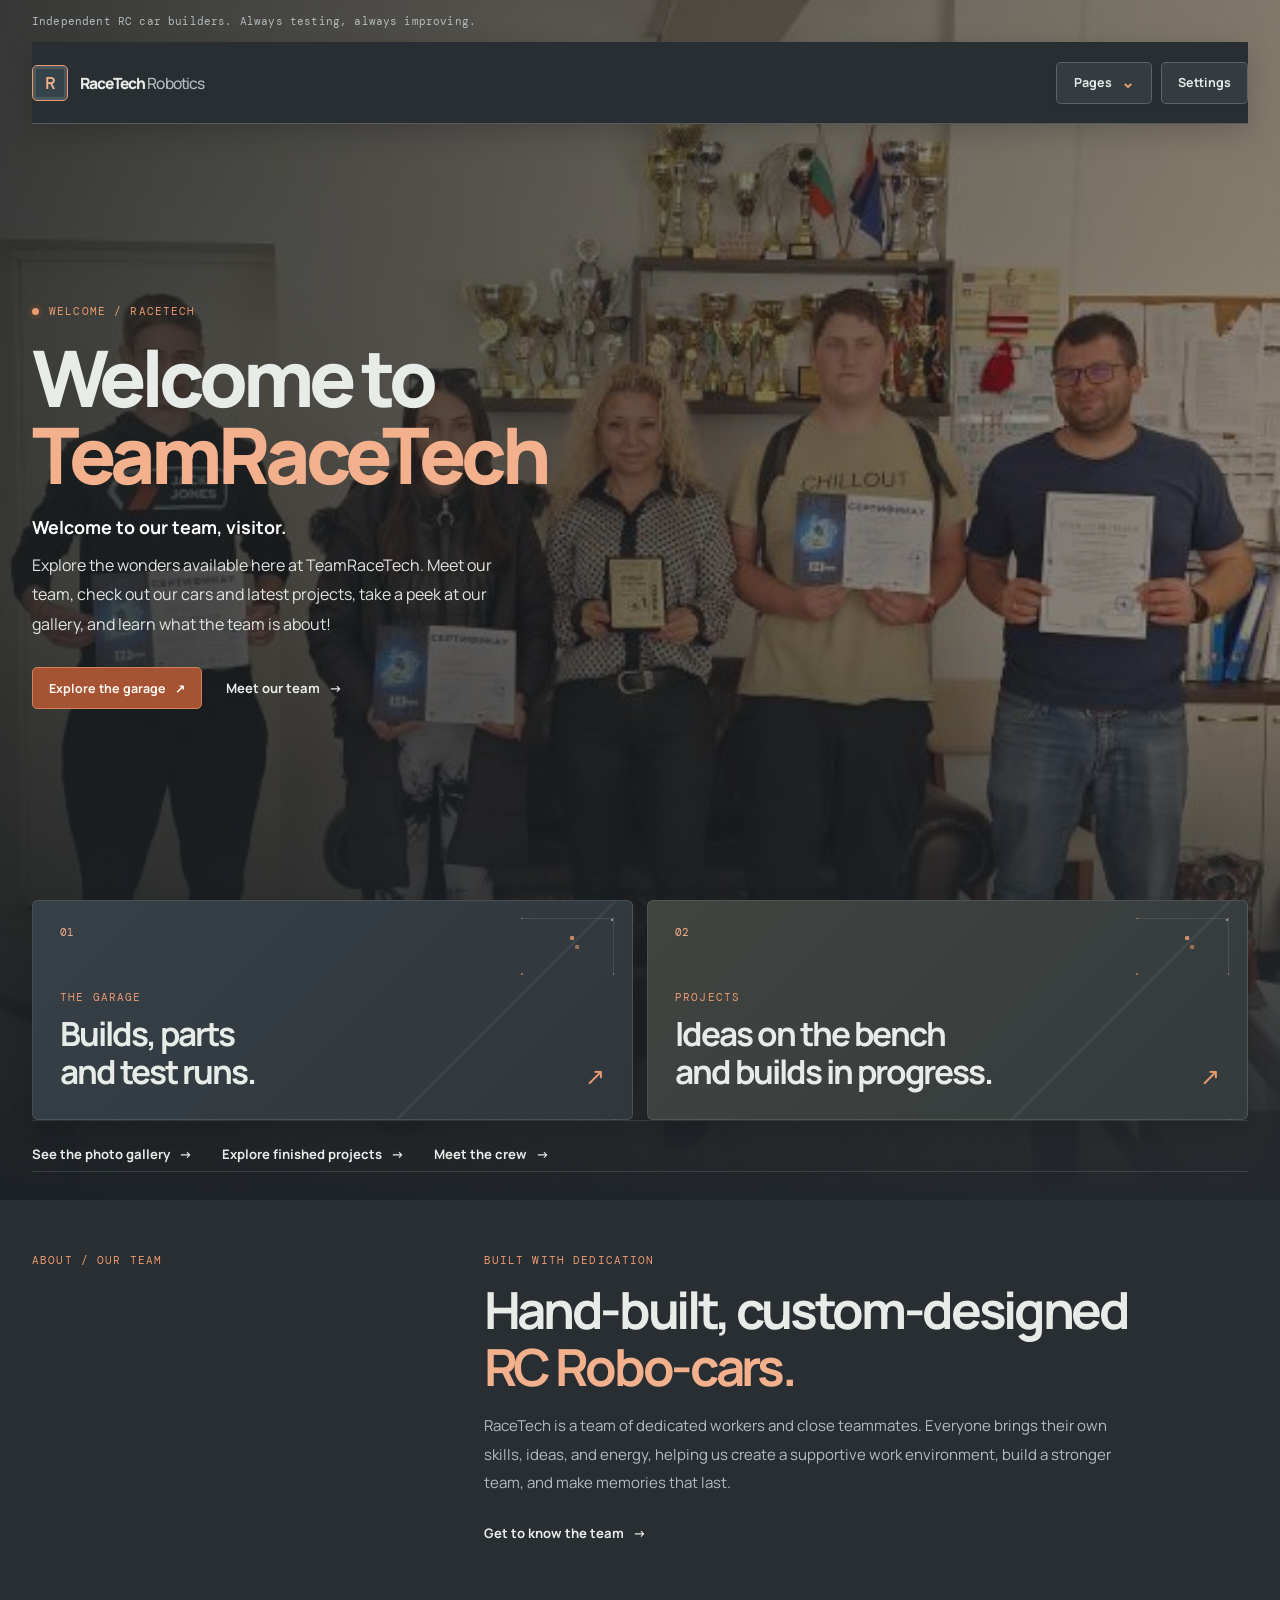
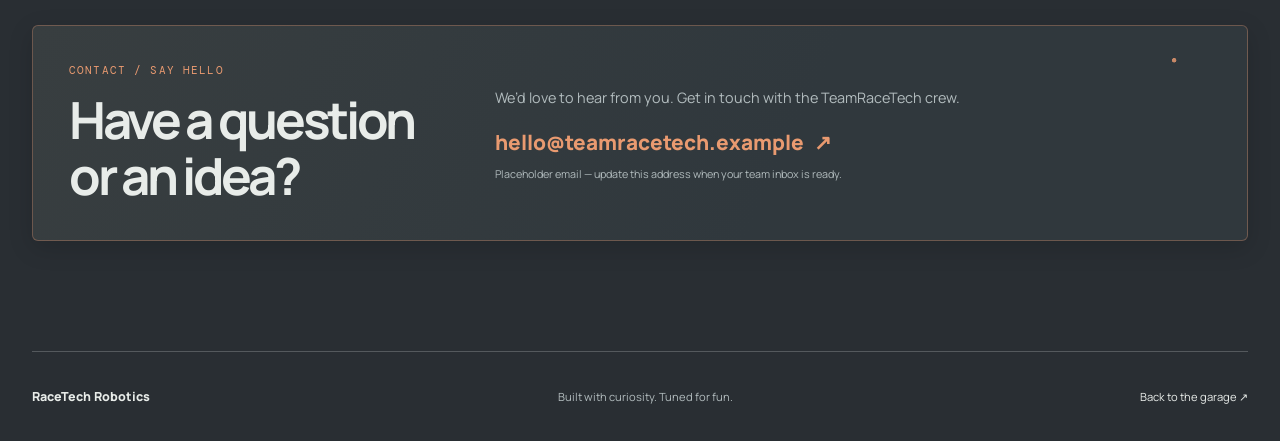
==== commit 708e2ff6: "Redesign RaceTech site with engineering theme Co-authored-by: Copilot <223556219+Copilot@users.norep" ====
--- a/index.html
+++ b/index.html
@@ -3,9 +3,9 @@
   <head>
     <meta charset="UTF-8" />
     <meta name="viewport" content="width=device-width, initial-scale=1.0" />
-    <meta name="theme-color" content="#101316" />
-    <meta name="description" content="RaceTech Robotics is a small team building, tuning, and racing RC cars." />
-    <title>RaceTech Robotics | Built to run</title>
+    <meta name="theme-color" content="#292e33" />
+    <meta name="description" content="Welcome to TeamRaceTech. Meet our team, explore our RC cars, and see what we are building." />
+    <title>Welcome to TeamRaceTech | RaceTech Robotics</title>
     <link rel="preconnect" href="https://fonts.googleapis.com" />
     <link rel="preconnect" href="https://fonts.gstatic.com" crossorigin />
     <link href="https://fonts.googleapis.com/css2?family=DM+Mono:wght@400;500&family=Manrope:wght@400;500;600;700;800&display=swap" rel="stylesheet" />
@@ -13,7 +13,8 @@
     <script defer src="script.js"></script>
   </head>
   <body data-page="home">
-    <div class="site-shell">
+    <div class="site-shell home-page">
+      <div class="home-backdrop" role="img" aria-label="The TeamRaceTech members celebrating their achievements"></div>
       <div class="rec-banner" id="rec-banner">
         <span>Independent RC car builders. Always testing, always improving.</span>
       </div>
@@ -41,35 +42,16 @@
         </nav>
       </header>
 
-      <main class="container">
-        <section class="hero">
+      <main class="container home-container">
+        <section class="hero welcome-hero">
           <div class="hero-copy">
-            <p class="eyebrow"><span class="live-dot"></span> SMALL TEAM. REAL MACHINES.</p>
-            <h1>Built to run.<br /><span>Made to race.</span></h1>
-            <p class="hero-desc">We’re RaceTech Robotics — an independent crew building, tuning, and racing RC cars. From the first sketch to the last lap, we make every detail count.</p>
+            <p class="eyebrow"><span class="live-dot"></span> WELCOME / RACETECH</p>
+            <h1>Welcome to<br /><span>TeamRaceTech</span></h1>
+            <p class="hero-desc"><strong>Welcome to our team, visitor.</strong> Explore the wonders available here at TeamRaceTech. Meet our team, check out our cars and latest projects, take a peek at our gallery, and learn what the team is about!</p>
             <div class="hero-actions">
               <a class="tech-btn primary-btn" href="garage.html">Explore the garage <span aria-hidden="true">↗</span></a>
-              <a class="text-button" href="team.html">Meet the crew <span aria-hidden="true">→</span></a>
+              <a class="text-button" href="team.html">Meet our team <span aria-hidden="true">→</span></a>
             </div>
-            <div class="hero-stats" aria-label="What we do">
-              <div><strong>01</strong><span>Design</span></div>
-              <div><strong>02</strong><span>Build</span></div>
-              <div><strong>03</strong><span>Race</span></div>
-            </div>
-          </div>
-          <figure class="hero-visual">
-            <img src="https://images.unsplash.com/photo-1594787318286-3d835c1d207f?auto=format&fit=crop&w=1600&q=85" alt="Radio-controlled car ready for a race" />
-            <figcaption><span>RACETECH / FIELD NOTES</span><span>DESIGNED TO MOVE</span></figcaption>
-            <span class="visual-index" aria-hidden="true">RT—01</span>
-          </figure>
-        </section>
-
-        <section class="intro-section">
-          <div class="section-kicker">01 / OUR THING</div>
-          <div>
-            <h2>Small-scale cars.<br /><span>Full-scale obsession.</span></h2>
-            <p>We’re a hands-on RC car making team. We bring together practical engineering, creative design, and a healthy appetite for one more test run. Every build is made to be driven, not just admired.</p>
-            <a class="text-button" href="team.html">A little more about us <span aria-hidden="true">→</span></a>
           </div>
         </section>
 
@@ -90,6 +72,28 @@
           <a class="text-button" href="final-projects.html">Explore finished projects <span aria-hidden="true">→</span></a>
           <a class="text-button" href="team.html">Meet the crew <span aria-hidden="true">→</span></a>
         </section>
+
+        <section class="intro-section home-about" id="about">
+          <div class="section-kicker">ABOUT / OUR TEAM</div>
+          <div>
+            <p class="eyebrow">BUILT WITH DEDICATION</p>
+            <h2>Hand-built, custom-designed<br /><span>RC Robo-cars.</span></h2>
+            <p>RaceTech is a team of dedicated workers and close teammates. Everyone brings their own skills, ideas, and energy, helping us create a supportive work environment, build a stronger team, and make memories that last.</p>
+            <a class="text-button" href="team.html">Get to know the team <span aria-hidden="true">→</span></a>
+          </div>
+        </section>
+
+        <section class="contact-section" id="contact">
+          <div>
+            <p class="eyebrow">CONTACT / SAY HELLO</p>
+            <h2>Have a question<br />or an idea?</h2>
+          </div>
+          <div class="contact-copy">
+            <p>We’d love to hear from you. Get in touch with the TeamRaceTech crew.</p>
+            <a class="contact-email" href="mailto:hello@teamracetech.example">hello@teamracetech.example <span aria-hidden="true">↗</span></a>
+            <p class="contact-note">Placeholder email — update this address when your team inbox is ready.</p>
+          </div>
+        </section>
       </main>
 
       <footer class="site-footer"><a class="footer-brand" href="index.html">RaceTech Robotics</a><span>Built with curiosity. Tuned for fun.</span><a href="garage.html">Back to the garage ↗</a></footer>
--- a/style.css
+++ b/style.css
@@ -1,14 +1,14 @@
 :root {
   color-scheme: dark;
-  --bg: #101316;
-  --panel: #171c20;
-  --panel-raised: #1d2428;
-  --line: rgba(233, 240, 236, 0.12);
-  --line-strong: rgba(233, 240, 236, 0.22);
-  --text: #edf1eb;
-  --muted: #9ba59f;
-  --accent: #c5f36a;
-  --accent-dark: #8cad45;
+  --bg: #292e33;
+  --panel: #343b41;
+  --panel-raised: #404950;
+  --line: rgba(230, 234, 232, 0.12);
+  --line-strong: rgba(230, 234, 232, 0.23);
+  --text: #e8ece9;
+  --muted: #b2bcbe;
+  --accent: #e99a70;
+  --accent-dark: #f3b08c;
   --mono: "DM Mono", monospace;
   --sans: "Manrope", sans-serif;
 }
@@ -28,10 +28,14 @@
   position: fixed;
   z-index: 0;
   inset: 0;
-  background-image: radial-gradient(rgba(233, 240, 236, 0.12) 0.7px, transparent 0.7px);
-  background-size: 5px 5px;
+  background-image:
+    radial-gradient(circle, rgba(230, 234, 232, 0.18) 1px, transparent 1.2px),
+    linear-gradient(rgba(230, 234, 232, 0.035) 1px, transparent 1px),
+    linear-gradient(90deg, rgba(230, 234, 232, 0.035) 1px, transparent 1px);
+  background-position: 17px 17px, center, center;
+  background-size: 36px 36px, 36px 36px, 36px 36px;
   content: "";
-  opacity: 0.16;
+  opacity: 0.42;
   pointer-events: none;
 }
 body.grid-hidden::before { display: none; }
@@ -39,7 +43,7 @@
   position: fixed;
   z-index: 0;
   inset: 0;
-  background: radial-gradient(220px circle at var(--pointer-x, 50%) var(--pointer-y, 50%), rgba(197, 243, 106, 0.075), transparent 74%);
+  background: radial-gradient(220px circle at var(--pointer-x, 50%) var(--pointer-y, 50%), rgba(233, 154, 112, 0.09), transparent 74%);
   content: "";
   pointer-events: none;
 }
@@ -183,6 +187,25 @@
 .dropdown-content a span { color: var(--muted); font-family: var(--mono); font-size: 0.68rem; }
 .dropdown-content a:hover, .dropdown-content a[aria-current="page"] { background: rgba(197, 243, 106, 0.1); color: var(--accent); }
 .container { padding: 50px 0 110px; }
+.home-page { isolation: isolate; }
+.home-backdrop {
+  position: absolute;
+  z-index: -1;
+  top: 0;
+  left: 50%;
+  width: 100vw;
+  height: min(1050px, calc(100svh + 240px));
+  transform: translateX(-50%);
+  background-image:
+    linear-gradient(90deg, var(--bg) 0%, rgba(16, 19, 22, 0.96) 22%, rgba(16, 19, 22, 0.66) 63%, rgba(16, 19, 22, 0.48) 100%),
+    linear-gradient(180deg, rgba(16, 19, 22, 0.1) 42%, rgba(16, 19, 22, 0.42) 72%, var(--bg) 100%),
+    url("welcome-background.jpg");
+  background-position: center, center, right center;
+  background-repeat: no-repeat;
+  background-size: cover, cover, auto 85%;
+  pointer-events: none;
+}
+.home-container { padding-top: 0; }
 .hero {
   display: grid;
   min-height: 570px;
@@ -230,11 +253,37 @@
 .hero-stats div { display: grid; gap: 6px; }
 .hero-stats strong { font-family: var(--mono); font-size: 1.2rem; font-weight: 400; }
 .hero-stats span { color: var(--muted); font-size: 0.72rem; }
+.welcome-hero {
+  min-height: clamp(520px, calc(100svh - 145px), 760px);
+  grid-template-columns: minmax(0, 1fr);
+  padding: 38px 0 64px;
+}
+.welcome-hero .hero-copy { max-width: 560px; }
+.welcome-hero h1 { max-width: 800px; }
+.welcome-hero .hero-desc { max-width: 500px; color: #d0d7d0; }
+.welcome-hero .hero-desc strong { display: block; margin-bottom: 7px; color: var(--text); font-size: 1.12rem; }
 
 .intro-section { display: grid; grid-template-columns: 0.7fr 1.3fr; gap: 40px; padding: 72px 0 82px; border-top: 1px solid var(--line); }
 .intro-section h2 { margin: 0 0 18px; font-size: clamp(2rem, 4vw, 3.7rem); letter-spacing: -0.07em; line-height: 1.1; }
 .intro-section p:not(.eyebrow) { max-width: 660px; margin: 0 0 22px; color: var(--muted); font-size: 0.94rem; line-height: 1.9; }
 .intro-section .text-button { margin-top: 4px; }
+.home-about { padding-top: 80px; }
+.home-about .eyebrow { margin-bottom: 12px; }
+.contact-section {
+  display: grid;
+  grid-template-columns: 0.7fr 1.3fr;
+  gap: 40px;
+  align-items: center;
+  padding: 36px;
+  border: 1px solid rgba(197, 243, 106, 0.24);
+  border-radius: 12px 3px 12px 3px;
+  background: linear-gradient(115deg, rgba(197, 243, 106, 0.08), rgba(23, 28, 32, 0.88) 55%);
+}
+.contact-section h2 { margin: 12px 0 0; font-size: clamp(2rem, 4vw, 3.4rem); letter-spacing: -0.07em; line-height: 1.1; }
+.contact-copy > p:first-child { max-width: 510px; margin: 0 0 17px; color: var(--muted); font-size: 0.9rem; line-height: 1.8; }
+.contact-email { display: inline-flex; align-items: center; gap: 10px; color: var(--accent); font-size: clamp(1rem, 2vw, 1.3rem); font-weight: 800; overflow-wrap: anywhere; }
+.contact-email:hover { color: #e2ffab; }
+.contact-note { margin: 11px 0 0; color: var(--muted); font-size: 0.67rem; }
 .home-feature-grid { display: grid; grid-template-columns: 1fr 1fr; gap: 14px; }
 .home-project-links { display: flex; flex-wrap: wrap; gap: 18px 30px; padding: 24px 0 8px; border-top: 1px solid var(--line); }
 .feature-card {
@@ -330,7 +379,10 @@
   .hero { min-height: auto; grid-template-columns: 1fr; gap: 35px; padding-top: 58px; }
   .hero-copy { max-width: 660px; }
   .hero-visual img { height: min(58vw, 470px); }
+  .welcome-hero { min-height: 620px; padding-top: 45px; }
+  .home-backdrop { background-position: center, center, 75% center; }
   .intro-section, .team-intro { grid-template-columns: 1fr; gap: 20px; }
+  .contact-section { grid-template-columns: 1fr; gap: 20px; }
   .gallery-grid { grid-template-columns: repeat(2, minmax(0, 1fr)); }
   .project-card { grid-template-columns: 1fr; gap: 12px; }
   .project-card-reverse .project-copy, .project-card-reverse .project-result { order: initial; }
@@ -350,10 +402,22 @@
   .hero h1 { font-size: clamp(2.2rem, 14vw, 4.3rem); }
   .hero-desc { font-size: 0.9rem; }
   .hero-actions { flex-wrap: wrap; gap: 18px; }
+  .welcome-hero { min-height: 620px; padding: 39px 0 46px; }
+  .home-backdrop {
+    height: 850px;
+    background-image:
+      linear-gradient(90deg, rgba(16, 19, 22, 0.82), rgba(16, 19, 22, 0.42)),
+      linear-gradient(180deg, rgba(16, 19, 22, 0.1) 40%, var(--bg) 100%),
+      url("welcome-background.jpg");
+    background-position: center, center, 70% top;
+    background-size: cover, cover, auto 100%;
+  }
   .hero-stats { margin-top: 30px; }
   .hero-visual img { height: 65vw; min-height: 230px; }
   .hero-visual figcaption { font-size: 0.49rem; }
   .intro-section { gap: 16px; padding: 45px 0 48px; }
+  .home-about { padding-top: 55px; }
+  .contact-section { gap: 15px; padding: 25px; }
   .home-feature-grid { grid-template-columns: 1fr; }
   .home-project-links { flex-direction: column; gap: 15px; }
   .feature-card { min-height: 175px; }
@@ -374,3 +438,308 @@
 @media (prefers-reduced-motion: reduce) {
   *, *::before, *::after { scroll-behavior: auto !important; animation-duration: 0.01ms !important; animation-iteration-count: 1 !important; transition-duration: 0.01ms !important; }
 }
+
+/* Engineering notebook theme */
+body { background: var(--bg); }
+.rec-banner { font-family: var(--mono); font-size: 0.68rem; letter-spacing: 0.015em; }
+.navbar {
+  border-color: var(--line-strong);
+  background: rgba(195, 202, 202, 0.94);
+  box-shadow: 0 8px 28px rgba(28, 43, 48, 0.1);
+  backdrop-filter: blur(18px);
+}
+.logo { letter-spacing: -0.055em; }
+.logo-mark {
+  border-radius: 5px;
+  background: #35444a;
+  color: #f1b18d;
+  box-shadow: inset 0 0 0 3px rgba(226, 234, 233, 0.12);
+}
+.tech-btn {
+  border-color: var(--line-strong);
+  border-radius: 5px;
+  background: var(--panel);
+  box-shadow: 0 2px 4px rgba(28, 48, 57, 0.035);
+}
+.tech-btn::before {
+  background: conic-gradient(from 0deg, transparent 0deg 250deg, var(--accent) 290deg, #f5c5a8 320deg, transparent 360deg);
+}
+.tech-btn:hover {
+  border-color: rgba(165, 77, 46, 0.62);
+  background: #d3d8d7;
+  color: var(--text);
+}
+.primary-btn { border-color: #ad5838; background: #a84e30; color: #fff8f2; }
+.primary-btn:hover { border-color: #c77550; background: #8e4028; color: #fff8f2; }
+.dropdown-content {
+  border-color: var(--line-strong);
+  border-radius: 7px;
+  background: var(--panel);
+  box-shadow: 0 16px 40px rgba(28, 48, 57, 0.16);
+}
+.dropdown-content a { border-radius: 4px; }
+.dropdown-content a:hover, .dropdown-content a[aria-current="page"] { background: rgba(165, 77, 46, 0.11); color: var(--accent-dark); }
+.eyebrow, .section-kicker { letter-spacing: 0.105em; }
+.live-dot { box-shadow: 0 0 0 4px rgba(185, 82, 45, 0.12); }
+.hero h1, .page-heading h1, .intro-section h2, .contact-section h2, .join-card h2 {
+  letter-spacing: -0.065em;
+}
+.hero h1 span, .page-heading h1 span, .intro-section h2 span { color: var(--accent-dark); }
+.home-backdrop {
+  background-image:
+    linear-gradient(90deg, var(--bg) 0%, rgba(185, 193, 194, 0.97) 22%, rgba(185, 193, 194, 0.66) 63%, rgba(185, 193, 194, 0.42) 100%),
+    linear-gradient(180deg, rgba(185, 193, 194, 0.02) 42%, rgba(185, 193, 194, 0.3) 72%, var(--bg) 100%),
+    url("welcome-background.jpg");
+}
+.welcome-hero .hero-desc { color: #43565c; }
+.welcome-hero .hero-desc strong { color: var(--text); }
+.feature-card {
+  border-color: var(--line);
+  border-radius: 6px;
+  background:
+    radial-gradient(circle at 90% 17%, rgba(165, 77, 46, 0.8) 0 2px, transparent 2.5px),
+    linear-gradient(135deg, transparent 71%, rgba(28, 43, 48, 0.07) 71.15% 71.4%, transparent 71.55%),
+    linear-gradient(135deg, #cbd1d0, #b7c1c1);
+  box-shadow: 0 8px 22px rgba(28, 43, 48, 0.09);
+}
+.feature-card::before {
+  position: absolute;
+  top: 17px;
+  right: 18px;
+  width: 92px;
+  height: 56px;
+  border-top: 1px solid rgba(28, 43, 48, 0.2);
+  border-right: 1px solid rgba(28, 43, 48, 0.2);
+  background:
+    radial-gradient(circle at 0 100%, var(--accent) 0 2px, transparent 2.5px),
+    radial-gradient(circle at 100% 0, var(--text) 0 2px, transparent 2.5px),
+    radial-gradient(circle at 61% 50%, var(--accent) 0 2px, transparent 2.5px),
+    linear-gradient(90deg, transparent 0 61%, rgba(28, 43, 48, 0.2) 61% 62%, transparent 62%) 0 50% / 100% 1px no-repeat,
+    linear-gradient(180deg, transparent 0 48%, rgba(28, 43, 48, 0.2) 48% 49%, transparent 49%) 100% 0 / 1px 100% no-repeat;
+  content: "";
+  opacity: 0.55;
+  pointer-events: none;
+}
+.feature-card:hover { border-color: rgba(165, 77, 46, 0.6); }
+.feature-card-accent {
+  background:
+    radial-gradient(circle at 90% 17%, rgba(165, 77, 46, 0.85) 0 2px, transparent 2.5px),
+    linear-gradient(135deg, transparent 71%, rgba(28, 43, 48, 0.07) 71.15% 71.4%, transparent 71.55%),
+    linear-gradient(135deg, #d0d0c7, #bdc4c1);
+}
+.feature-number { color: var(--accent-dark); }
+.page-heading { position: relative; overflow: hidden; }
+.page-heading > * { position: relative; z-index: 1; }
+.page-heading::after {
+  position: absolute;
+  top: 30px;
+  right: 4%;
+  width: clamp(100px, 18vw, 220px);
+  aspect-ratio: 1;
+  border: 1px solid rgba(28, 43, 48, 0.2);
+  border-radius: 50%;
+  background:
+    radial-gradient(circle, var(--accent) 0 3px, transparent 3.5px) 50% 0 / 100% 100% no-repeat,
+    radial-gradient(circle, var(--text) 0 3px, transparent 3.5px) 0 50% / 100% 100% no-repeat,
+    radial-gradient(circle, var(--accent) 0 2px, transparent 2.5px) 100% 50% / 100% 100% no-repeat,
+    radial-gradient(circle, var(--text) 0 2px, transparent 2.5px) 50% 100% / 100% 100% no-repeat,
+    radial-gradient(circle, transparent 0 42%, rgba(28, 43, 48, 0.17) 42.4% 42.8%, transparent 43.2%),
+    radial-gradient(circle, transparent 0 70%, rgba(28, 43, 48, 0.13) 70.3% 70.7%, transparent 71.1%);
+  content: "";
+  opacity: 0.72;
+  pointer-events: none;
+}
+.gallery-card, .team-card, .project-card, .final-project-card {
+  border-color: var(--line);
+  border-radius: 6px;
+  background: var(--panel);
+  box-shadow: 0 5px 18px rgba(28, 48, 57, 0.04);
+}
+.gallery-card:hover, .final-project-card:hover { border-color: rgba(165, 77, 46, 0.55); }
+.gallery-img, .project-result, .final-project-card > img {
+  border-radius: 3px;
+  background-color: var(--panel-raised);
+}
+.gallery-caption .eyebrow { color: var(--accent-dark); }
+.empty-state { border-radius: 5px; background: rgba(200, 206, 206, 0.72); }
+.team-card { position: relative; overflow: hidden; }
+.team-card::after {
+  position: absolute;
+  right: -15px;
+  bottom: -21px;
+  width: 92px;
+  height: 92px;
+  border: 1px solid rgba(28, 43, 48, 0.16);
+  border-radius: 50%;
+  background: radial-gradient(circle, var(--accent) 0 2px, transparent 2.5px) 50% 0 / 100% 100% no-repeat;
+  content: "";
+  pointer-events: none;
+}
+.team-card-icon {
+  border-color: rgba(165, 77, 46, 0.33);
+  border-radius: 5px;
+  background: rgba(165, 77, 46, 0.08);
+  color: var(--accent-dark);
+}
+.join-card {
+  border-color: rgba(165, 77, 46, 0.28);
+  border-radius: 6px;
+  background:
+    radial-gradient(circle at 94% 15%, rgba(165, 77, 46, 0.82) 0 2px, transparent 2.5px),
+    linear-gradient(110deg, #d0d1ca, #c2caca 65%);
+}
+.project-card { position: relative; }
+.project-card::before {
+  position: absolute;
+  top: -1px;
+  left: 28px;
+  width: 42px;
+  border-top: 2px solid var(--accent);
+  content: "";
+}
+.project-result { border-radius: 3px; }
+.project-result figcaption {
+  border-color: rgba(255, 255, 255, 0.58);
+  border-radius: 3px;
+  background: rgba(28, 48, 57, 0.86);
+  color: #fff8f1;
+}
+.project-specs div { padding-bottom: 8px; border-bottom: 1px solid var(--line); }
+.gallery-note {
+  border-color: rgba(28, 43, 48, 0.17);
+  border-radius: 5px;
+  background:
+    linear-gradient(90deg, transparent 0 22px, rgba(28, 43, 48, 0.07) 22px 23px, transparent 23px),
+    var(--panel);
+}
+.gallery-note .eyebrow, .gallery-note a { color: var(--accent-dark); }
+.contact-section {
+  border-color: rgba(165, 77, 46, 0.3);
+  border-radius: 6px;
+  background:
+    radial-gradient(circle at 94% 16%, rgba(165, 77, 46, 0.82) 0 2px, transparent 2.5px),
+    linear-gradient(115deg, #d0d1ca, #c5cccc 62%);
+  box-shadow: 0 7px 24px rgba(28, 43, 48, 0.08);
+}
+.contact-email:hover { color: var(--accent-dark); }
+.site-footer { border-color: var(--line-strong); }
+.site-footer a:hover { color: var(--accent-dark); }
+.modal-overlay { background: rgba(22, 31, 35, 0.55); }
+.modal-card {
+  border-color: var(--line-strong);
+  border-radius: 7px;
+  background: var(--panel);
+  box-shadow: 0 25px 80px rgba(28, 43, 48, 0.3);
+}
+.icon-button { border-radius: 5px; }
+.toggle-row { border-color: var(--line); }
+.toggle-row input { accent-color: var(--accent); }
+
+@media (max-width: 600px) {
+  .home-backdrop {
+    background-image:
+      linear-gradient(90deg, rgba(185, 193, 194, 0.93), rgba(185, 193, 194, 0.72)),
+      linear-gradient(180deg, rgba(185, 193, 194, 0.02) 40%, var(--bg) 100%),
+      url("welcome-background.jpg");
+  }
+  .welcome-hero h1 { font-size: clamp(1.45rem, 8vw, 3rem); }
+  .feature-card::before { width: 62px; height: 42px; }
+  .page-heading::after { top: 25px; right: -35px; opacity: 0.45; }
+}
+
+/* Dark, opaque engineering surfaces with a full-screen welcome photo. */
+.navbar { background: var(--bg); box-shadow: 0 8px 28px rgba(0, 0, 0, 0.18); }
+.tech-btn { background: var(--panel); }
+.tech-btn:hover { border-color: rgba(233, 154, 112, 0.64); background: #414a50; }
+.primary-btn { border-color: #d28259; background: #a65334; color: #fff8f2; }
+.primary-btn:hover { border-color: #eda77f; background: #914329; color: #fff8f2; }
+.dropdown-content { background: var(--panel); }
+.dropdown-content a:hover, .dropdown-content a[aria-current="page"] { background: #414a50; color: var(--accent-dark); }
+.home-backdrop {
+  height: min(1500px, calc(100svh + 300px));
+  background-image:
+    linear-gradient(90deg, rgba(25, 30, 34, 0.8) 0%, rgba(25, 30, 34, 0.65) 35%, rgba(25, 30, 34, 0.34) 100%),
+    linear-gradient(180deg, rgba(25, 30, 34, 0.12) 0%, rgba(25, 30, 34, 0.08) 52%, rgba(41, 46, 51, 0.76) 84%, var(--bg) 100%),
+    url("welcome-background.jpg");
+  background-position: center, center, center 58%;
+  background-size: cover, cover, cover;
+}
+.welcome-hero {
+  min-height: calc(100svh - 124px);
+  padding-top: 52px;
+}
+.welcome-hero .hero-copy { max-width: 680px; }
+.welcome-hero h1 { max-width: 780px; }
+.welcome-hero .hero-desc { color: #e0e5e2; }
+.welcome-hero .hero-desc strong { color: #fff; }
+.feature-card {
+  background:
+    radial-gradient(circle at 90% 17%, rgba(233, 154, 112, 0.78) 0 2px, transparent 2.5px),
+    linear-gradient(135deg, transparent 71%, rgba(230, 234, 232, 0.07) 71.15% 71.4%, transparent 71.55%),
+    linear-gradient(135deg, #374047, #30373d);
+  box-shadow: 0 8px 22px rgba(0, 0, 0, 0.15);
+}
+.feature-card::before {
+  border-color: rgba(230, 234, 232, 0.2);
+  background:
+    radial-gradient(circle at 0 100%, var(--accent) 0 2px, transparent 2.5px),
+    radial-gradient(circle at 100% 0, var(--text) 0 2px, transparent 2.5px),
+    radial-gradient(circle at 61% 50%, var(--accent) 0 2px, transparent 2.5px),
+    linear-gradient(90deg, transparent 0 61%, rgba(230, 234, 232, 0.2) 61% 62%, transparent 62%) 0 50% / 100% 1px no-repeat,
+    linear-gradient(180deg, transparent 0 48%, rgba(230, 234, 232, 0.2) 48% 49%, transparent 49%) 100% 0 / 1px 100% no-repeat;
+}
+.feature-card-accent {
+  background:
+    radial-gradient(circle at 90% 17%, rgba(233, 154, 112, 0.86) 0 2px, transparent 2.5px),
+    linear-gradient(135deg, transparent 71%, rgba(230, 234, 232, 0.07) 71.15% 71.4%, transparent 71.55%),
+    linear-gradient(135deg, #414440, #343b3d);
+}
+.feature-card:hover, .gallery-card:hover, .final-project-card:hover { border-color: rgba(233, 154, 112, 0.58); }
+.page-heading::after {
+  border-color: rgba(230, 234, 232, 0.2);
+  background:
+    radial-gradient(circle, var(--accent) 0 3px, transparent 3.5px) 50% 0 / 100% 100% no-repeat,
+    radial-gradient(circle, var(--text) 0 3px, transparent 3.5px) 0 50% / 100% 100% no-repeat,
+    radial-gradient(circle, var(--accent) 0 2px, transparent 2.5px) 100% 50% / 100% 100% no-repeat,
+    radial-gradient(circle, var(--text) 0 2px, transparent 2.5px) 50% 100% / 100% 100% no-repeat,
+    radial-gradient(circle, transparent 0 42%, rgba(230, 234, 232, 0.17) 42.4% 42.8%, transparent 43.2%),
+    radial-gradient(circle, transparent 0 70%, rgba(230, 234, 232, 0.13) 70.3% 70.7%, transparent 71.1%);
+}
+.team-card::after { border-color: rgba(230, 234, 232, 0.16); }
+.team-card-icon { border-color: rgba(233, 154, 112, 0.36); background: rgba(233, 154, 112, 0.1); color: var(--accent-dark); }
+.join-card {
+  border-color: rgba(233, 154, 112, 0.3);
+  background:
+    radial-gradient(circle at 94% 15%, rgba(233, 154, 112, 0.82) 0 2px, transparent 2.5px),
+    linear-gradient(110deg, #373d40, #30383d 65%);
+}
+.contact-section {
+  border-color: rgba(233, 154, 112, 0.32);
+  background:
+    radial-gradient(circle at 94% 16%, rgba(233, 154, 112, 0.82) 0 2px, transparent 2.5px),
+    linear-gradient(115deg, #383e40, #30383d 62%);
+  box-shadow: 0 7px 24px rgba(0, 0, 0, 0.15);
+}
+.gallery-note {
+  background:
+    linear-gradient(90deg, transparent 0 22px, rgba(230, 234, 232, 0.07) 22px 23px, transparent 23px),
+    var(--panel);
+}
+.empty-state { background: var(--panel); }
+.modal-overlay { background: rgba(11, 15, 18, 0.78); }
+.modal-card { background: var(--panel); }
+.site-footer { background: transparent; }
+
+@media (max-width: 600px) {
+  .home-backdrop {
+    height: min(1400px, calc(100svh + 460px));
+    background-image:
+      linear-gradient(90deg, rgba(25, 30, 34, 0.74), rgba(25, 30, 34, 0.42)),
+      linear-gradient(180deg, rgba(25, 30, 34, 0.1) 0%, rgba(25, 30, 34, 0.06) 55%, rgba(41, 46, 51, 0.76) 85%, var(--bg) 100%),
+      url("welcome-background.jpg");
+    background-position: center, center, center 56%;
+    background-size: cover, cover, cover;
+  }
+  .welcome-hero { min-height: calc(100svh - 120px); }
+  .welcome-hero .hero-desc { color: #f0f2f0; }
+}
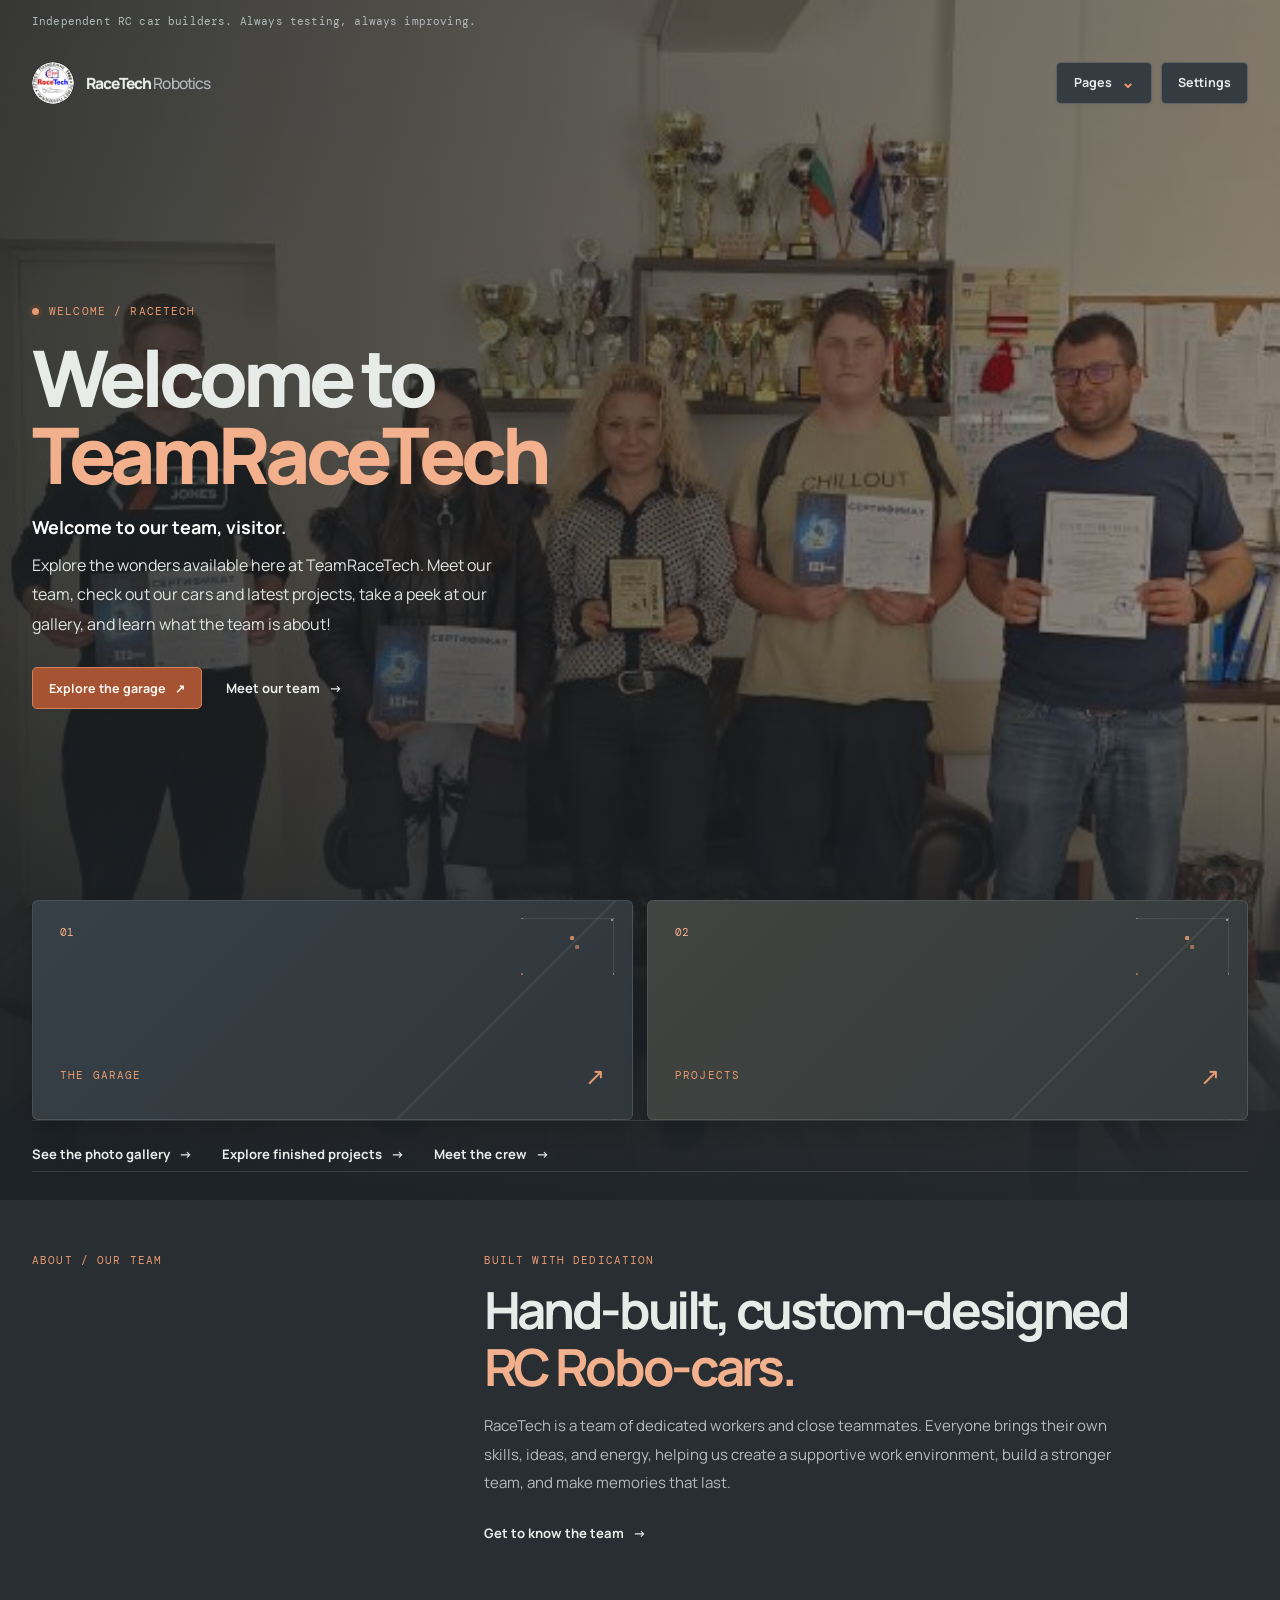
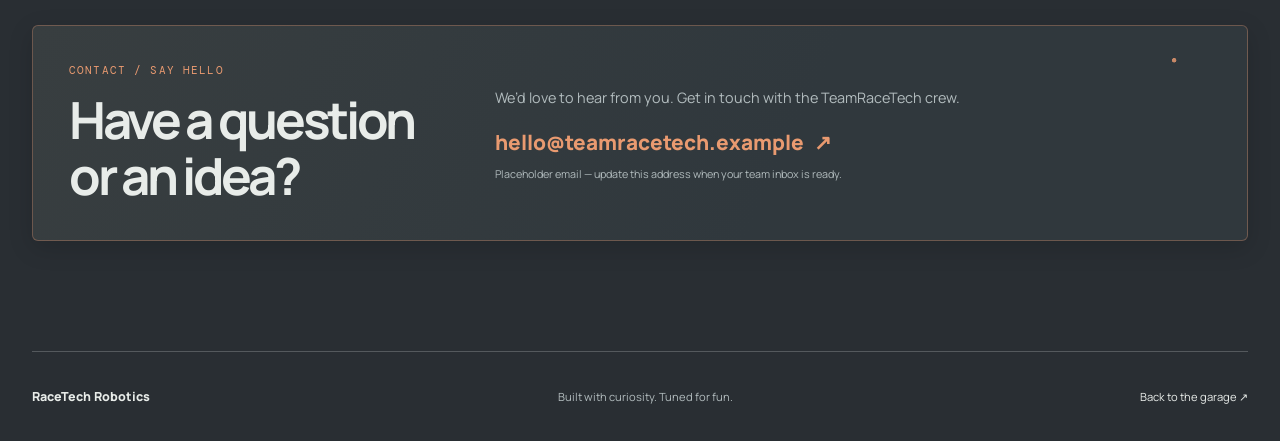
==== commit 91262f59: "Checkpoint: current project state Co-authored-by: Copilot <223556219+Copilot@users.noreply.github.co" ====
--- a/index.html
+++ b/index.html
@@ -21,7 +21,7 @@
 
       <header class="navbar">
         <a class="logo" href="index.html" aria-label="RaceTech Robotics home">
-          <span class="logo-mark" aria-hidden="true">R</span>
+          <img class="logo-mark" src="racetech-logo.png" alt="" />
           <span>RaceTech <span class="logo-light">Robotics</span></span>
         </a>
         <nav class="nav-controls" aria-label="Main navigation">
@@ -58,12 +58,12 @@
         <section class="home-feature-grid">
           <a class="feature-card" href="garage.html">
             <span class="feature-number">01</span>
-            <div><p class="eyebrow">THE GARAGE</p><h3>Builds, parts<br />and test runs.</h3></div>
+            <div><p class="eyebrow">THE GARAGE</p></div>
             <span class="card-arrow" aria-hidden="true">↗</span>
           </a>
           <a class="feature-card feature-card-accent" href="projects.html">
             <span class="feature-number">02</span>
-            <div><p class="eyebrow">PROJECTS</p><h3>Ideas on the bench<br />and builds in progress.</h3></div>
+            <div><p class="eyebrow">PROJECTS</p></div>
             <span class="card-arrow" aria-hidden="true">↗</span>
           </a>
         </section>
--- a/style.css
+++ b/style.css
@@ -82,7 +82,7 @@
 }
 .text-button:hover { gap: 14px; color: var(--accent); }
 .navbar {
-  position: sticky;
+  position: relative;
   z-index: 20;
   top: 0;
   display: flex;
@@ -90,22 +90,18 @@
   justify-content: space-between;
   align-items: center;
   gap: 24px;
-  border-bottom: 1px solid var(--line);
-  background: rgba(16, 19, 22, 0.9);
-  backdrop-filter: blur(16px);
+  border-bottom: 1px solid transparent;
+  background: transparent;
 }
 .logo { display: inline-flex; align-items: center; gap: 12px; font-size: 0.97rem; font-weight: 800; letter-spacing: -0.04em; white-space: nowrap; }
 .logo-mark {
-  display: grid;
-  width: 36px;
-  height: 36px;
-  place-items: center;
-  border: 1px solid var(--accent);
-  border-radius: 11px 4px 11px 4px;
-  color: var(--accent);
-  font-family: var(--mono);
-  font-size: 1.1rem;
-  font-weight: 500;
+  display: block;
+  width: 42px;
+  height: 42px;
+  flex: 0 0 auto;
+  border-radius: 50%;
+  background: #000;
+  object-fit: contain;
 }
 .logo-light { color: var(--muted); font-weight: 500; }
 .nav-controls { display: flex; align-items: center; gap: 9px; }
@@ -391,12 +387,12 @@
 @media (max-width: 600px) {
   .site-shell { width: calc(100% - 32px); }
   .rec-banner { align-items: start; padding: 10px 0; font-size: 0.68rem; }
-  .navbar { min-height: 70px; flex-wrap: wrap; gap: 12px; padding: 12px 0; }
-  .logo { font-size: 0.85rem; }
-  .logo-mark { width: 31px; height: 31px; }
-  .nav-controls { width: 100%; flex-wrap: wrap; justify-content: flex-end; gap: 6px; }
-  .nav-controls > .tech-btn { min-height: 36px; padding: 0 10px; font-size: 0.68rem; }
-  .nav-trigger { min-width: auto; min-height: 36px; padding: 0 10px; font-size: 0.68rem; }
+  .navbar { min-height: 58px; flex-wrap: nowrap; gap: 8px; padding: 8px 0; }
+  .logo { gap: 8px; font-size: 0.78rem; }
+  .logo-mark { width: 36px; height: 36px; }
+  .nav-controls { width: auto; flex-wrap: nowrap; justify-content: flex-end; gap: 6px; }
+  .nav-controls > .tech-btn { min-height: 36px; padding: 0 9px; font-size: 0.68rem; }
+  .nav-trigger { min-width: 78px; min-height: 36px; padding: 0 9px; font-size: 0.68rem; }
   .container { padding: 25px 0 70px; }
   .hero { gap: 30px; padding: 39px 0 46px; }
   .hero h1 { font-size: clamp(2.2rem, 14vw, 4.3rem); }
@@ -444,16 +440,14 @@
 .rec-banner { font-family: var(--mono); font-size: 0.68rem; letter-spacing: 0.015em; }
 .navbar {
   border-color: var(--line-strong);
-  background: rgba(195, 202, 202, 0.94);
-  box-shadow: 0 8px 28px rgba(28, 43, 48, 0.1);
-  backdrop-filter: blur(18px);
+  background: transparent;
+  box-shadow: none;
+  backdrop-filter: none;
 }
 .logo { letter-spacing: -0.055em; }
 .logo-mark {
-  border-radius: 5px;
-  background: #35444a;
-  color: #f1b18d;
-  box-shadow: inset 0 0 0 3px rgba(226, 234, 233, 0.12);
+  border-radius: 50%;
+  background: #000;
 }
 .tech-btn {
   border-color: var(--line-strong);
@@ -647,8 +641,8 @@
   .page-heading::after { top: 25px; right: -35px; opacity: 0.45; }
 }
 
-/* Dark, opaque engineering surfaces with a full-screen welcome photo. */
-.navbar { background: var(--bg); box-shadow: 0 8px 28px rgba(0, 0, 0, 0.18); }
+/* Dark engineering surfaces with a full-screen welcome photo. */
+.navbar { border-color: transparent; background: transparent; box-shadow: none; }
 .tech-btn { background: var(--panel); }
 .tech-btn:hover { border-color: rgba(233, 154, 112, 0.64); background: #414a50; }
 .primary-btn { border-color: #d28259; background: #a65334; color: #fff8f2; }
@@ -743,3 +737,41 @@
   .welcome-hero { min-height: calc(100svh - 120px); }
   .welcome-hero .hero-desc { color: #f0f2f0; }
 }
+
+@media (max-width: 400px) {
+  .navbar { gap: 6px; }
+  .logo { gap: 6px; font-size: 0.7rem; }
+  .logo-mark { width: 32px; height: 32px; }
+  .nav-controls { gap: 4px; }
+  .nav-controls > .tech-btn { padding: 0 7px; font-size: 0.63rem; }
+  .nav-trigger { min-width: 68px; padding: 0 7px; font-size: 0.63rem; }
+}
+
+.garage-grid { display: grid; grid-template-columns: repeat(3, minmax(0, 1fr)); gap: 17px; padding-top: 32px; }
+.garage-card { overflow: hidden; border: 1px solid var(--line); border-radius: 6px; background: var(--panel); box-shadow: 0 5px 18px rgba(0, 0, 0, 0.15); transition: transform 200ms ease, border-color 200ms ease; }
+.garage-card:hover { transform: translateY(-3px); border-color: rgba(233, 154, 112, 0.58); }
+.garage-card-media { position: relative; height: 220px; margin: 0; overflow: hidden; background: var(--panel-raised); }
+.garage-card-media img { display: block; width: 100%; height: 100%; object-fit: cover; transition: transform 250ms ease; }
+.garage-card:hover .garage-card-media img { transform: scale(1.035); }
+.garage-card-media figcaption { position: absolute; right: 10px; bottom: 10px; padding: 7px 9px; border: 1px solid var(--line-strong); border-radius: 3px; background: rgba(25, 30, 34, 0.88); color: #f2f4f2; font-family: var(--mono); font-size: 0.58rem; letter-spacing: 0.06em; }
+.garage-card-copy { padding: 20px; }
+.garage-card-copy > .eyebrow { color: var(--accent-dark); font-size: 0.61rem; }
+.garage-card-copy h2 { margin: 8px 0; font-size: clamp(1.25rem, 2vw, 1.7rem); letter-spacing: -0.06em; }
+.garage-card-copy > p:not(.eyebrow) { min-height: 4.8em; margin: 0; color: var(--muted); font-size: 0.78rem; line-height: 1.7; }
+.garage-specs { display: grid; gap: 10px; margin: 18px 0; }
+.garage-specs div { display: grid; grid-template-columns: 82px 1fr; gap: 10px; padding-bottom: 8px; border-bottom: 1px solid var(--line); }
+.garage-specs dt { color: var(--muted); font-family: var(--mono); font-size: 0.58rem; text-transform: uppercase; }
+.garage-specs dd { margin: 0; font-size: 0.69rem; }
+.garage-card-copy .text-button { font-size: 0.75rem; }
+
+@media (max-width: 900px) {
+  .garage-grid { grid-template-columns: repeat(2, minmax(0, 1fr)); }
+}
+@media (max-width: 600px) {
+  .garage-grid { grid-template-columns: 1fr; gap: 12px; padding-top: 20px; }
+  .garage-card-media { height: 63vw; max-height: 340px; }
+  .garage-card-copy > p:not(.eyebrow) { min-height: 0; }
+}
+@media (prefers-reduced-motion: reduce) {
+  .garage-card, .garage-card-media img { transition: none; }
+}
